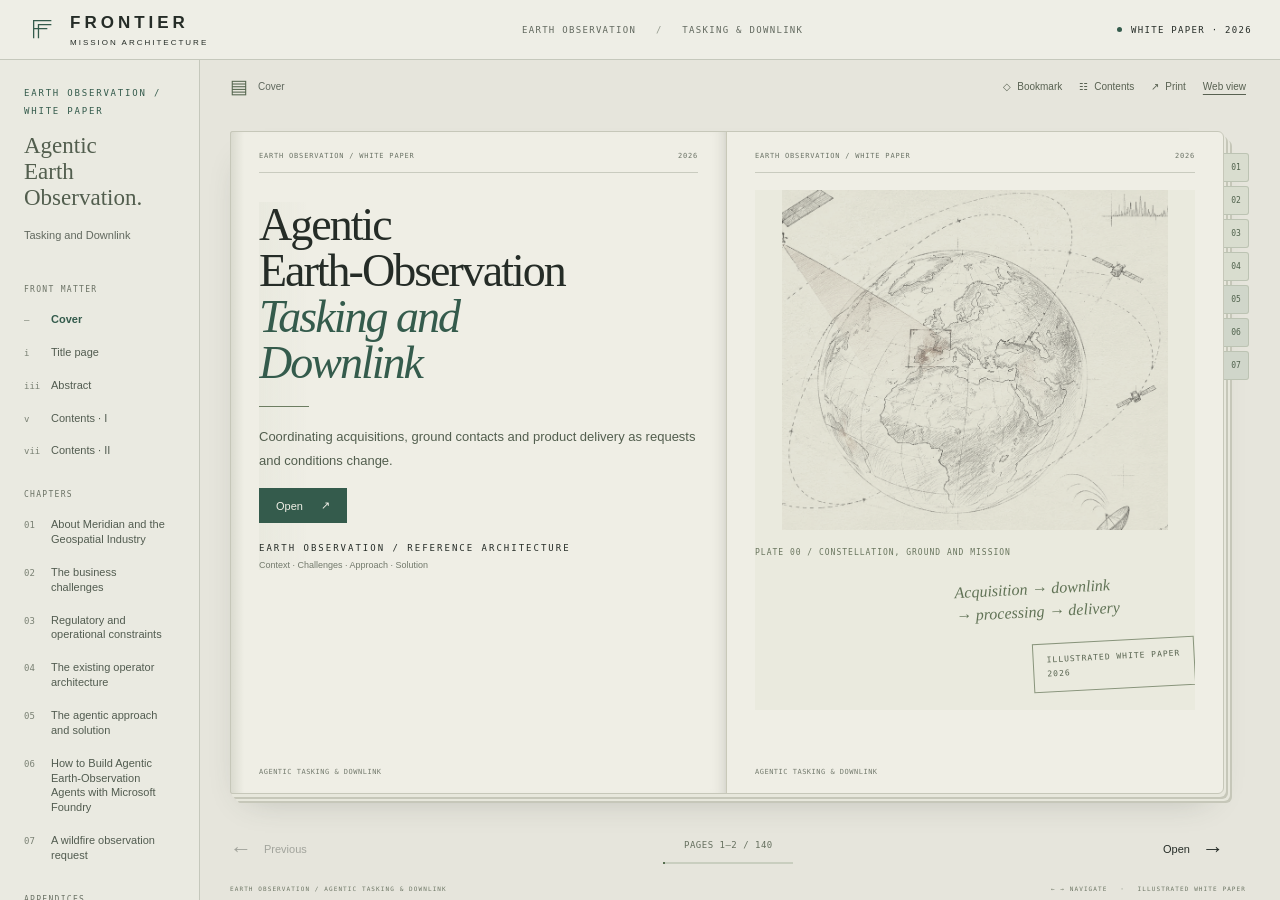
==== book.html @ 7f6f9aba "Publish web-first Frontier Earth-observation white paper Co-authored-by: Copilot App <223556219+Copi" ====
<!doctype html>
<html lang="en">
  <head>
    <meta charset="UTF-8">
    <meta name="viewport" content="width=device-width, initial-scale=1">
    <meta name="theme-color" content="#efeee5">
    <meta name="description" content="Agentic Earth-Observation Tasking and Downlink. An illustrated white paper on Earth observation, operational challenges and an agentic architecture connecting mission and enterprise systems.">
    <title>Agentic Earth-Observation Tasking and Downlink</title>
    <link rel="icon" href="data:image/svg+xml,%3Csvg xmlns='http://www.w3.org/2000/svg' viewBox='0 0 64 64'%3E%3Crect width='64' height='64' rx='8' fill='%23345b4c'/%3E%3Cpath d='M18 46V18h28M18 30h22' fill='none' stroke='%23efeee5' stroke-width='3'/%3E%3C/svg%3E">
    <link rel="stylesheet" href="./styles.css">
    <script type="module" src="./reader.js"></script>
  </head>
  <body>
    <a class="skip-link" href="#book">Skip to content</a>
    <header class="masthead">
      <a href="#cover" class="brand" aria-label="Frontier — cover">
        <svg viewBox="0 0 36 36" aria-hidden="true"><path d="M7 29V7h22M7 17h17M13 29V12h16"/></svg>
        <span>FRONTIER<span class="brand-caption">MISSION ARCHITECTURE</span></span>
      </a>
      <div class="masthead-center">EARTH OBSERVATION <span>/</span> TASKING & DOWNLINK</div>
      <span class="edition"><span class="status-dot"></span> WHITE PAPER · 2026</span>
    </header>
    <div class="workspace">
      <aside class="sidebar" aria-label="Contents navigation">
        <div class="sidebar-intro"><span class="eyebrow">EARTH OBSERVATION / WHITE PAPER</span><p>Agentic<br>Earth Observation.</p><span class="small-muted">Tasking and Downlink</span><a id="saved-page" class="saved-page" hidden></a></div>
        <nav id="navigation"></nav>
        <div class="sidebar-bottom"><span class="small-cross">+</span><span>CONTEXT · CHALLENGES<br>APPROACH · SOLUTION</span></div>
      </aside>
      <main class="reader" id="reader">
        <div class="reader-toolbar">
          <div class="breadcrumb"><span class="tiny-book" aria-hidden="true">▤</span><span id="breadcrumb">Cover</span></div>
          <div class="reader-tools">
            <button type="button" class="tool-button" id="bookmark" aria-pressed="false" aria-label="Bookmark this spread">◇ <span>Bookmark</span></button>
            <button type="button" class="tool-button" id="contents-button"><span aria-hidden="true">☷</span> Contents</button>
            <button type="button" class="tool-button" id="print-button"><span aria-hidden="true">↗</span> Print</button>
            <a class="tool-button" id="web-view" href="./">Web view</a>
          </div>
        </div>
        <div id="storage-notice" class="notice" role="status" hidden></div>
        <div class="book-stage">
          <div class="book-shell">
            <article id="book" class="book" tabindex="-1" aria-label="Agentic Earth-Observation Tasking and Downlink"></article>
            <nav id="chapter-tabs" class="chapter-tabs" aria-label="Chapter tabs"></nav>
          </div>
        </div>
        <footer class="reader-footer">
          <button type="button" class="page-turn" id="previous" aria-keyshortcuts="ArrowLeft"><span aria-hidden="true">←</span> <span>Previous</span></button>
          <div class="reading-position"><span id="position">COVER</span><div class="progress-track"><div id="progress"></div></div></div>
          <button type="button" class="page-turn" id="next" aria-keyshortcuts="ArrowRight"><span id="next-label">Open</span> <span aria-hidden="true">→</span></button>
        </footer>
        <div class="desk-caption"><span>EARTH OBSERVATION / AGENTIC TASKING & DOWNLINK</span><span>← → NAVIGATE <span class="caption-separator">·</span> ILLUSTRATED WHITE PAPER</span></div>
      </main>
    </div>
    <dialog id="definition-dialog" class="definition-dialog" aria-label="Term definition">
      <div id="definition-content"></div>
      <button type="button" id="close-definition" class="text-button">Return to text <span aria-hidden="true">↩</span></button>
    </dialog>
    <p id="announcement" class="sr-only" aria-live="polite"></p>
    <noscript><p class="notice">Enable JavaScript to read the white paper.</p></noscript>
  </body>
</html>
---- styles.css ----
@charset "UTF-8";
@import url('./tokens.css');
*{box-sizing:border-box}
body{margin:0}
button,a{-webkit-tap-highlight-color:transparent}
button{font:inherit;color:inherit;cursor:pointer}
a{color:inherit;text-underline-offset:4px}
button:focus-visible,a:focus-visible,summary:focus-visible{outline:2px solid var(--green);outline-offset:5px}
button:disabled{opacity:.35;cursor:default}
button{background:none;border:0}
[hidden]{display:none!important}
.sr-only{position:absolute;width:1px;height:1px;padding:0;overflow:hidden;clip:rect(0,0,0,0);white-space:nowrap;border:0}
.skip-link{position:fixed;top:12px;left:20px;z-index:20;background:var(--ink);color:var(--paper);clip-path:inset(50%);width:1px;height:1px;overflow:hidden;white-space:nowrap}
.skip-link:focus{clip-path:none;width:auto;height:auto;padding:12px}
code{overflow-wrap:anywhere}
.masthead{height:88px;padding:0 40px;display:flex;align-items:center;justify-content:space-between;border-bottom:1px solid #c5c8bc;background:#eeeee6;gap:24px}
.brand{display:flex;align-items:center;gap:13px;font-size:20px;letter-spacing:4px;text-decoration:none;font-weight:600;flex-shrink:0}
.brand svg{width:35px;height:35px;stroke:var(--green);stroke-width:1.6;fill:none}
.brand-caption{display:block;font:8px "Segoe UI",sans-serif;letter-spacing:2px;margin-top:5px}
.masthead-center,.edition{font:9px Consolas,monospace;letter-spacing:1.3px}
.masthead-center{color:var(--muted)}
.masthead-center span{margin:0 13px;color:#92988b}
.edition{display:flex;gap:9px;align-items:center;white-space:nowrap}
.status-dot{height:5px;width:5px;background:var(--green);border-radius:50%}
.workspace{display:grid;grid-template-columns:230px minmax(0,1fr);min-height:calc(100vh - 88px)}
.sidebar{padding:42px 25px 22px 32px;border-right:1px solid #c5c8bc;display:flex;flex-direction:column;background:#eaeae1}
.eyebrow{font:9px Consolas,monospace;letter-spacing:1.8px;color:var(--green);text-transform:uppercase}
.sidebar-intro p{font:27px/1.12 var(--serif);margin:15px 0}
.small-muted{font-size:11px;line-height:1.8;color:var(--muted)}
#navigation{margin-top:33px}
.nav-group{display:block;font:8px Consolas,monospace;letter-spacing:1.3px;color:#6b7265;margin:23px 0 9px}
.nav-link{display:flex;gap:10px;align-items:baseline;text-decoration:none;font-size:11px;line-height:1.35;padding:9px 9px 9px 0;position:relative;color:#525c50}
.nav-link .nav-number{font:9px Consolas,monospace;min-width:17px;color:#7a8174}
.nav-link[aria-current="page"],.nav-link.active-chapter{color:var(--green);font-weight:600}
.nav-link[aria-current="page"]::before{content:"";position:absolute;left:-32px;top:7px;bottom:7px;width:3px;background:var(--green)}
.nav-link:hover{color:var(--green);text-decoration:underline;text-decoration-thickness:1px;text-underline-offset:4px}
.nav-link.saved::after{content:"";width:4px;height:4px;background:var(--green);border-radius:50%;margin-left:auto;align-self:center}
.nav-subsections{border-left:1px solid #bec8b0;margin:3px 0 15px 7px;padding-left:13px}
.nav-subsections a{display:flex;gap:7px;text-decoration:none;font-size:10px;line-height:1.55;color:#66715d;padding:7px 0}
.nav-subsections a span{font:8px/1.8 Consolas,monospace;min-width:21px;color:#7a866f}
.nav-subsections a[aria-current="location"]{color:var(--green);text-decoration:underline;text-underline-offset:3px}
.saved-page{display:block;font:9px/1.8 Consolas,monospace;margin-top:12px;color:var(--green)}
.sidebar-bottom{margin-top:auto;padding-top:30px;display:flex;align-items:center;gap:12px;font:8px/1.8 Consolas,monospace;letter-spacing:1px;color:#646d5d}
.small-cross{font-size:28px;font-weight:200;color:#89937d}
.reader{min-width:0;padding:0 50px 20px}
.reader-toolbar{height:77px;display:flex;align-items:center;justify-content:space-between;gap:16px}
.breadcrumb{font-size:10px;display:flex;gap:10px;align-items:center;color:#60685e}
.tiny-book{font-size:19px;color:#55664f}
.reader-tools{display:flex;gap:17px}
.tool-button{font-size:10px;display:flex;gap:6px;align-items:center;padding:8px 0;color:#586151}
.tool-button:hover{color:var(--green)}
.tool-button[aria-pressed="true"]{font-weight:700;color:var(--green)}
.book-stage{position:relative;margin-right:22px}
.book{position:relative;min-height:650px;background:var(--paper);border:1px solid #c6c7b9;border-radius:2px 6px 6px 2px;box-shadow:2px 3px 0 #e7e7dc,4px 5px 0 #c6c7b9,6px 7px 0 #e7e7dc,8px 9px 0 #c6c7b9,0 18px 34px -18px #3a423e55;isolation:isolate}
.book:focus{outline:none}
.book::before{content:"";position:absolute;inset:0 auto 0 0;width:13px;background:linear-gradient(90deg,#69715a28,transparent);z-index:2;pointer-events:none}
.spread{display:grid;grid-template-columns:1fr 1fr;min-height:650px}
.leaf{position:relative;padding:35px 40px 49px;min-width:0;display:flex;flex-direction:column}
.leaf:first-child{border-right:1px solid #c9c9b9;box-shadow:inset -12px 0 18px -18px #30352d77}
.leaf:last-child{box-shadow:inset 12px 0 18px -18px #30352d66}
.leaf-header{display:flex;justify-content:space-between;gap:10px;align-items:baseline;padding-bottom:15px;border-bottom:1px solid var(--line);font:8px Consolas,monospace;letter-spacing:1.3px;color:#6b7366;text-transform:uppercase}
.leaf-footer{position:absolute;bottom:22px;left:40px;right:40px;display:flex;justify-content:space-between;font:8px Consolas,monospace;letter-spacing:1px;color:#747b6e}
.chapter-tabs{position:absolute;left:100%;top:48px;display:flex;flex-direction:column;gap:6px;width:29px;z-index:3}
.chapter-tab{display:block;text-decoration:none;padding:12px 0;text-align:center;border:1px solid #bcc3b3;border-left:0;border-radius:0 3px 3px 0;background:#d9ddcf;font:9px Consolas,monospace;color:#4f614c;transition:padding .15s,background .15s}
.chapter-tab:nth-child(n+5){background:#d0d6ca}
.chapter-tab[aria-current]{background:var(--green);color:#f6f5ee;padding:17px 0}
.reader-footer{margin:26px 22px 0 0;display:flex;justify-content:space-between;align-items:center;gap:20px}
.page-turn{display:flex;align-items:center;gap:12px;font-size:11px;padding:10px 0}
.page-turn:not(:disabled):hover{color:var(--green)}
.page-turn>span[aria-hidden]{font-size:22px}
.reading-position{min-width:150px;text-align:center}
.reading-position>span{font:8px Consolas,monospace;letter-spacing:1.5px;color:#66705f}
.progress-track{height:2px;background:#c9cebf;margin-top:10px;width:130px;margin-inline:auto}
#progress{height:100%;background:#576e50;transition:width .2s}
.desk-caption{margin-top:23px;display:flex;justify-content:space-between;gap:12px;font:7px Consolas,monospace;letter-spacing:1.1px;color:#6e7766}
.caption-separator{padding:0 8px}
.cover .leaf{padding-top:28px}
.cover-left{background:linear-gradient(90deg,#d9ddce45,transparent 11%)}
.cover h1{font:clamp(40px,4.4vw,66px)/.99 var(--serif);letter-spacing:-2.7px;font-weight:400;margin:38px 0 24px}
.cover h1 em{font-weight:400;color:var(--green)}
.cover .subtitle{font:17px/1.55 var(--serif);max-width:290px;margin:0;color:#525d4f}
.cover-rule{height:1px;width:50px;background:#6c7d61;margin:28px 0 20px}
.cover .description{font-size:11px;line-height:1.85;max-width:260px;color:#64705d;margin:0}
.cover-identity{margin-top:auto;padding-top:26px}
.cover-identity strong{display:block;font:9px Consolas,monospace;letter-spacing:2px}
.cover-identity span{display:block;font-size:9px;color:#72796b;margin-top:7px}
.cover-right{overflow:hidden;background:#eaeade}
.cover-right .leaf-header{position:relative;z-index:2}
.cover-art{width:calc(100% + 80px);margin:26px -40px 0;height:450px;object-fit:cover;mix-blend-mode:multiply;filter:grayscale(.8);opacity:.88}
.figure-index{font:8px Consolas,monospace;letter-spacing:1px;color:#69755e;margin-top:14px}
.hand-note{font:italic 17px/1.45 var(--serif);color:#617356;max-width:240px;transform:rotate(-3deg);margin:10px 0 22px auto}
.cover-label{align-self:flex-end;border:1px solid #88947b;padding:9px 13px;margin:8px 0 22px;font:8px/1.8 Consolas,monospace;letter-spacing:1px;transform:rotate(-3deg);color:#57634f}
h2{font:43px/1.08 var(--serif);font-weight:400;letter-spacing:-1.3px;margin:30px 0 22px}
h2 em{color:var(--green);font-weight:400}
h3{font:21px/1.2 var(--serif);font-weight:400;margin:22px 0 10px}
p{font-size:12px;line-height:1.85;color:#525e4e;margin:0 0 15px}
.lead{font:19px/1.5 var(--serif);color:#394735;margin-bottom:24px}
.section-label{font:9px Consolas,monospace;letter-spacing:1.5px;color:var(--green);text-transform:uppercase;margin-top:30px}
.chapter-number{font:90px/.9 var(--serif);color:#b4bdab;margin-top:30px;letter-spacing:-5px}
.annotation{border-left:2px solid #8e9e81;padding:2px 0 2px 15px;margin:20px 0;font:italic 16px/1.5 var(--serif);color:#607255}
.annotation small{display:block;font:8px Consolas,monospace;letter-spacing:1px;margin-top:10px;text-transform:uppercase}
.ink-button{display:inline-flex;gap:18px;align-items:center;text-decoration:none;background:var(--green);color:#f2f1e8;padding:13px 18px;font-size:11px;width:fit-content;margin-top:16px;border:1px solid var(--green)}
.ink-button:hover{background:#264839}
.text-button{display:inline-flex;align-items:center;gap:15px;text-decoration:none;border-bottom:1px solid #7e8d70;padding:9px 0;font-size:11px;color:var(--green);width:fit-content}
.editorial-image{display:block;width:100%;height:220px;object-fit:cover;mix-blend-mode:multiply;filter:grayscale(.8);margin:25px 0 0}
figure{margin:0}
figcaption{font:8px/1.7 Consolas,monospace;letter-spacing:.3px;color:#697660;margin:10px 0 18px}
.full-art{height:315px;margin-top:30px}
.specimen{font:9px Consolas,monospace;color:#6d7665;padding:12px 0;border-top:1px solid var(--line);margin-top:auto}
.toc-heading{margin-top:25px;margin-bottom:5px}
.toc-list{margin-top:18px}
.toc-entry{display:grid;grid-template-columns:24px auto 1fr 25px;align-items:baseline;gap:9px;text-decoration:none;padding:14px 0;border-bottom:1px solid #d5d7ca}
.toc-entry:hover .toc-title{color:var(--green)}
.toc-num,.toc-page{font:9px Consolas,monospace;color:#6e7c63}
.toc-title{font:17px var(--serif)}
.toc-dots{border-bottom:1px dotted #b1b8a5;margin-bottom:4px}
.toc-entry small{grid-column:2 / -1;font-size:9px;line-height:1.7;color:#727b69}
.toc-note{font:italic 13px/1.6 var(--serif);color:#75806b;margin-top:23px}
.toc-chapter{margin:18px 0 20px}
.toc-chapter .toc-entry{padding:10px 0;border-bottom:1px solid #bcc5af}
.toc-chapter .toc-title{font-size:20px;line-height:1.25}
.toc-chapter .toc-entry{grid-template-columns:24px minmax(0,auto) minmax(10px,1fr) 22px;gap:8px}
.toc-sections{list-style:none;padding:0;margin:9px 0}
.toc-sections a{display:grid;grid-template-columns:25px minmax(0,1fr) 22px;gap:8px;text-decoration:none;padding:8px 0;font-size:11px;line-height:1.55;color:#53634b}
.toc-sections a:hover{text-decoration:underline;text-underline-offset:3px}
.toc-section-number,.toc-section-folio{font:8px/2 Consolas,monospace;color:#718065}
.toc-section-folio{text-align:right}
.chapter-local{border-top:1px solid #bdc8af;margin-top:24px;padding-top:10px}
.chapter-local a{display:block;text-decoration:none;padding:7px 0;font-size:10px;line-height:1.6;color:#67765b}
.chapter-local a span{font:8px Consolas,monospace;margin-right:8px}
.chapter-local a[aria-current="page"]{color:var(--green);text-decoration:underline;text-underline-offset:4px}
.metric-strip{display:grid;grid-template-columns:repeat(3,minmax(0,1fr));gap:12px;border-block:1px solid #bdc8af;padding:20px 0;margin:24px 0}
.metric-strip strong{display:block;font:27px/1.2 var(--serif);color:#36573b;overflow-wrap:anywhere}
.metric-strip span{display:block;font:8px/1.65 Consolas,monospace;color:#65755a;margin-top:8px}
.agent-card{border-top:1px solid #bdc8af;padding:16px 0 8px}
.agent-card-top{display:flex;justify-content:space-between;font:8px/1.8 Consolas,monospace;letter-spacing:1px;color:#657b55}
.agent-card h3{margin-top:10px}
.agent-card p{font-size:11px}
.agent-card .agent-boundary{border-left:1px solid #94a783;padding-left:12px;color:#68775d;font-size:10px}
.process-list{list-style:none;counter-reset:process;padding:0;margin:25px 0}
.process-list li{counter-increment:process;position:relative;padding:13px 0 14px 30px;border-bottom:1px solid #ccd3c0}
.process-list li::before{content:counter(process,decimal-leading-zero);position:absolute;left:0;top:15px;font:9px Consolas,monospace;color:#6b8359}
.process-list strong{display:block;font:17px/1.4 var(--serif);font-weight:400}
.process-list span{display:block;font-size:11px;line-height:1.8;color:#5e6f53;margin-top:5px}
.system-detail{margin-top:17px}
.matrix caption{font:10px/1.7 Consolas,monospace;text-align:left;color:#526b45;padding:10px 0}
.matrix td{overflow-wrap:anywhere}
.reference-link{font:9px Consolas,monospace;text-decoration:none;color:var(--green)}
.load-error{padding:50px}
.chapter-topline{display:flex;justify-content:space-between;margin-top:25px;gap:15px;font:8px Consolas,monospace;letter-spacing:1px;color:#7a836f}
.concept-list{margin:6px 0 0}
.concept-list>div{padding:13px 0;border-bottom:1px solid #d5d7ca}
.concept-list dt{font:17px var(--serif);margin-bottom:5px}
.concept-list dd{margin:0;font-size:11px;line-height:1.7;color:#66705c}
.interaction-label{font:8px/1.7 Consolas,monospace;letter-spacing:1px;color:#68775d;text-transform:uppercase;margin:23px 0 12px}
.chain{display:grid;grid-template-columns:repeat(3,1fr);gap:8px;margin-bottom:15px}
.chain button{border:1px solid #c0c9b4;text-align:left;padding:13px 9px;font-size:10px;min-height:61px;background:#e9ecdf}
.chain button span{display:block;font:8px Consolas,monospace;color:#73826a;margin-bottom:8px}
.chain button[aria-pressed="true"]{background:var(--green);color:var(--paper);border-color:var(--green)}
.chain button[aria-pressed="true"] span{color:#c1d0b9}
.detail-panel{padding:17px 19px;background:#e4e8d9;border:1px solid #c6cfba;min-height:120px}
.detail-panel h3{margin:0 0 8px;font-size:20px}
.detail-panel p{font-size:11px;margin:0}
.note-foot{font-size:9px;line-height:1.8;color:#6c7760;margin-top:15px}
.narrative .leaf>p:not(.note-foot){font:16px/1.8 var(--serif);color:#43513f;margin-bottom:19px}
.narrative .leaf>.lead{font-size:20px;line-height:1.55;margin-bottom:25px}
.definition-mark{font:10px/0 Consolas,monospace;vertical-align:super;white-space:nowrap;margin-left:2px}
.inline-definition{padding:3px 4px;color:var(--green);font:inherit;border-bottom:1px solid #9cad8c}
.inline-definition:hover,.inline-definition[aria-expanded="true"]{background:#dce4d1}
.definition-note{margin:8px 0 20px;padding:14px 0;border-block:1px solid #b9c5ad;scroll-margin-block:25px}
.definition-note:focus-visible{outline:2px solid var(--green);outline-offset:5px}
.definition-note-heading{display:flex;align-items:baseline;gap:12px;margin-bottom:8px;color:var(--green)}
.definition-note-heading>span{font:10px Consolas,monospace}
.definition-note-heading strong{font:17px var(--serif)}
.definition-note p{font-size:12px;margin-bottom:8px}
.definition-note button{padding:5px 0;font-size:10px;color:var(--green);text-decoration:underline;text-underline-offset:3px}
.matrix{width:100%;border-collapse:collapse;font-size:10px;margin-top:18px}
.matrix th{font:8px/1.5 Consolas,monospace;color:#596c4d;text-transform:uppercase;letter-spacing:1px;text-align:left;padding:10px 7px;border-bottom:1px solid #9fae90}
.matrix td{padding:14px 7px;vertical-align:top;line-height:1.7;border-bottom:1px solid #cdd3c1;color:#58674f}
.domain{display:flex;justify-content:space-between;align-items:center;gap:15px;padding:14px 16px;border:1px solid #b9c3aa;margin-top:9px}
.domain strong{font:16px var(--serif);font-weight:400}
.domain span{font:8px/1.7 Consolas,monospace;text-align:right;color:#66775a}
.domain-boundary{border-top:1px dashed #7f9471;margin:18px 0 13px;padding-top:8px;font:8px Consolas,monospace;letter-spacing:1px;color:#67805a}
.gateway{border:1px solid #91a380;background:#e1e6d5;text-align:center;padding:18px 10px;margin:16px 0}
.gateway .eyebrow{font-size:8px}
.gateway strong{display:block;font:22px var(--serif);margin:8px 0}
.gateway p{font-size:10px;margin:0}
.system-buttons{display:grid;grid-template-columns:repeat(3,1fr);gap:8px}
.system-buttons button{padding:13px 5px;border:1px solid #bcc7ad;font-size:10px;line-height:1.7}
.system-buttons button[aria-pressed="true"]{background:var(--green);color:var(--paper);border-color:var(--green)}
.system-buttons small{font:8px Consolas,monospace;display:block}
.system-link{height:16px;border-left:1px dashed #8ca17c;width:1px;margin:auto}
.scenario-choices{display:grid;gap:9px;margin:20px 0}
.scenario-choices button{padding:13px;text-align:left;border:1px solid #b5c3a7;font-size:11px}
.scenario-choices button:hover,.scenario-choices button[aria-pressed="true"]{background:#dee5d2;border-color:#789365}
.scenario-choices button strong{font:16px var(--serif);display:block;margin-bottom:6px}
.scenario-choices button span{font-size:10px;line-height:1.6;color:#67765c}
.scenario-choices button[aria-pressed="true"]::before{content:"✓";float:right;color:var(--green)}
.scenario-badge{display:inline-block;font:8px Consolas,monospace;letter-spacing:1px;color:#8a5539;border:1px solid #c7a186;padding:7px 9px;margin-top:24px}
.scenario-result{padding:17px;background:#e2e8d7;border:1px solid #aebf9a}
.scenario-result p{font-size:11px;margin:0}
.scenario-result .eyebrow{display:block;margin-bottom:9px}
.definition-search{width:100%;padding:12px 0;border:0;border-bottom:1px solid #9dad8e;background:none;font:12px "Segoe UI",sans-serif;color:var(--ink);border-radius:0;margin:6px 0 12px}
.definition-search:focus{outline:2px solid var(--green);outline-offset:3px}
.bibliography{padding-left:17px;font-size:11px;line-height:1.85;color:#5d6b54}
.bibliography li{margin-bottom:14px;padding-left:4px}
.bibliography a{color:var(--green)}
.colophon{margin-top:25px;border-top:1px solid var(--line)}
.colophon div{display:grid;grid-template-columns:90px 1fr;gap:15px;font-size:10px;line-height:1.8;padding:12px 0;border-bottom:1px solid var(--line)}
.colophon dt{font:8px/1.8 Consolas,monospace;color:#718065;text-transform:uppercase}
.colophon dd{margin:0;color:#53634b}
.end-mark{font:40px var(--serif);color:#7c8f6c;margin:25px 0}
.back-cover{background:#e2e7d8}
.back-cover h2{margin-top:70px;font-size:45px}
.back-cover .lead{max-width:320px}
.back-cover .figure-index{margin-top:auto}
.notice{font-size:11px;line-height:1.7;padding:12px 16px;border:1px solid #bba37d;background:#f0e9d8;color:#705336;margin-bottom:16px}
.image-failure{font-size:11px;line-height:1.7;color:#8a5539;padding:16px;border:1px solid #c7a186}
.page-enter{animation:page-appear .28s ease-out}
@keyframes page-appear{from{opacity:.55;transform:translateY(3px)}to{opacity:1;transform:translateY(0)}}
@media(min-width:1600px){.reader{padding-inline:70px;max-width:1550px;width:100%;margin-inline:auto}.book,.spread{min-height:750px}.cover h1{font-size:72px;margin-top:55px}.cover-art{height:520px}.leaf{padding-inline:50px}.leaf-footer{left:50px;right:50px}.cover-art{width:calc(100% + 100px);margin-inline:-50px}.editorial-image{height:260px}.full-art{height:370px}p{font-size:13px}}
@media(max-width:1190px){.masthead{padding-inline:25px}.masthead-center{display:none}.workspace{grid-template-columns:195px minmax(0,1fr)}.sidebar{padding-left:24px;padding-right:17px}.nav-link[aria-current="page"]::before{left:-24px}.reader{padding-inline:28px}.leaf{padding-inline:28px}.leaf-footer{left:28px;right:28px}.cover-art{width:calc(100% + 56px);margin-inline:-28px}.cover h1{font-size:46px;letter-spacing:-2px}.cover .subtitle{font-size:16px}.reader-tools{gap:12px}.tool-button{font-size:9px}.toc-title{font-size:15px}.toc-entry{gap:6px}.cover-art{height:420px}.hand-note{font-size:15px}.toc-chapter .toc-title{font-size:18px}}
@media(max-width:940px){.workspace{grid-template-columns:1fr}.sidebar{display:none}.reader{padding-inline:35px}.masthead{height:73px}.reader-toolbar{height:66px}.book,.spread{min-height:640px}.cover h1{font-size:clamp(29px,5.2vw,48px)}.leaf{padding-inline:30px}.leaf-footer{left:30px;right:30px}.cover-art{width:calc(100% + 60px);margin-inline:-30px}.desk-caption{font-size:7px}.book-stage{margin-right:23px}.breadcrumb{max-width:55%;font-size:9px}.metric-strip{gap:8px}.metric-strip strong{font-size:23px}.domain{flex-wrap:wrap}.domain span{text-align:left}.system-buttons{grid-template-columns:1fr}.system-buttons button{padding:8px}.system-buttons small{display:inline;margin-left:10px}.toc-chapter .toc-title{font-size:18px}}
@media(max-width:620px){.masthead{padding:0 18px;height:70px}.brand{font-size:16px;letter-spacing:3px;gap:9px}.brand svg{width:29px;height:29px}.brand-caption{font-size:6px;letter-spacing:1.5px}.edition{font-size:7px;letter-spacing:.3px;gap:5px}.reader{padding:0 18px 20px}.reader-toolbar{min-height:66px;height:auto;padding-block:12px;gap:8px}.breadcrumb{font-size:9px;gap:7px;max-width:60%;line-height:1.5}.reader-tools{gap:13px}.tool-button{font-size:9px}#bookmark span{display:none}#print-button{display:none}.book-stage{margin-right:20px}.spread{grid-template-columns:1fr;min-height:0}.leaf{padding:25px 24px 54px;min-height:510px}.leaf:first-child{border-right:0;border-bottom:1px solid #c9c9b9;box-shadow:none}.leaf:last-child{box-shadow:none}.leaf-header{font-size:7px;letter-spacing:1px}.leaf-footer{left:24px;right:24px;font-size:7px;gap:12px}.cover h1{font-size:44px;margin-top:38px}.cover .subtitle{font-size:18px}.cover .description{max-width:100%}.cover-left{min-height:590px}.cover-right{min-height:490px}.cover-art{width:calc(100% + 48px);margin-inline:-24px;height:360px;margin-top:5px}.cover-label{font-size:7px}.cover-right .hand-note{margin-top:0;font-size:16px}.chapter-tabs{top:30px;width:24px;gap:5px}.chapter-tab{padding:11px 0;font-size:8px}.chapter-tab[aria-current]{padding:15px 0}.reader-footer{gap:10px;margin-top:20px;margin-right:20px}.page-turn{font-size:10px;gap:7px}.page-turn>span[aria-hidden]{font-size:18px}.reading-position{min-width:68px}.reading-position>span{font-size:7px;letter-spacing:.4px}.progress-track{width:55px}.desk-caption{font-size:6px;line-height:1.8;gap:20px}.desk-caption span:last-child{text-align:right}.caption-separator{padding:0 3px}.chapter-number{font-size:72px}h2{font-size:36px}.full-art{height:250px}.toc-title{font-size:17px}.toc-entry{padding:15px 0}.back-cover h2{font-size:37px}.book{min-height:0}.cover-identity{padding-top:25px}.toc-sections a{font-size:11px}.matrix{font-size:10px}.metric-strip strong{font-size:24px}.chapter-local{margin-top:20px}}
@media(min-width:621px) and (max-width:800px){.spread{grid-template-columns:1fr;min-height:0}.leaf{min-height:550px}.leaf:first-child{border-right:0;border-bottom:1px solid #c9c9b9;box-shadow:none}.leaf:last-child{box-shadow:none}.cover h1{font-size:58px}.cover-left{min-height:660px}.cover-right{min-height:620px}.cover-art{height:470px}.system-buttons{grid-template-columns:repeat(3,minmax(0,1fr))}.system-buttons small{display:block;margin-left:0}}
@media(max-width:380px){.masthead{padding-inline:13px;gap:12px}.brand{font-size:14px;letter-spacing:2px}.brand svg{width:25px;height:25px}.edition{font-size:6px;letter-spacing:0}.cover h1{font-size:37px}.leaf h2{font-size:32px;overflow-wrap:break-word}.leaf-footer{font-size:6px;letter-spacing:.5px}.metric-strip strong{font-size:21px}}
@media(prefers-reduced-motion:reduce){*,*::before,*::after{animation:none!important;transition:none!important;scroll-behavior:auto!important}}
@media print{@page{size:A4 landscape;margin:12mm}body{background:white}.masthead,.sidebar,.reader-toolbar,.reader-footer,.desk-caption,.chapter-tabs,.skip-link,.notice{display:none}.workspace{display:block}.reader{padding:0}.book-stage{margin:0}.book{border:0;box-shadow:none;background:white}.book::before{display:none}.spread{grid-template-columns:1fr 1fr;min-height:170mm}.leaf{min-height:170mm;break-inside:avoid;padding:8mm 10mm 15mm}.leaf-header{font-size:8px}.leaf-footer{left:10mm;right:10mm}.cover h1{font-size:55px}.cover-art{height:130mm;width:calc(100% + 20mm);margin-inline:-10mm}button:not(.inline-definition),.ink-button,.text-button{display:none}.chain button,.system-buttons button,.scenario-choices button{display:block}.interaction-label{margin-top:12px}.image-failure{display:block}.definition-note[hidden]{display:block!important}.definition-note{break-inside:avoid}.definition-note button{display:none}}

.definition-dialog{width:min(440px,calc(100vw - 40px));max-height:calc(100dvh - 60px);overflow:auto;border:1px solid #aebc9e;padding:26px;background:var(--paper);color:var(--ink);box-shadow:0 20px 70px #252c2740}
.definition-dialog::backdrop{background:#252c2759;backdrop-filter:blur(2px)}
.definition-dialog p{font:16px/1.7 var(--serif)}
.definition-dialog .definition-note-heading strong{font-size:23px}
.pagination-probe{position:absolute;inset:0;visibility:hidden;pointer-events:none;z-index:-1}

@media screen{
  html,body{height:100%;overflow:hidden}
  #announcement{top:0;left:0;margin:0}
  .masthead{height:60px;padding-inline:28px}
  .brand{font-size:17px}
  .brand svg{width:29px;height:29px}
  .workspace{height:calc(100dvh - 60px);min-height:0;grid-template-columns:200px minmax(0,1fr)}
  .sidebar{min-height:0;overflow-y:auto;overscroll-behavior:contain;padding:22px 18px 22px 24px;scrollbar-width:thin}
  .sidebar-intro p{font-size:23px}
  #navigation{margin-top:16px}
  .reader{height:100%;min-height:0;padding:0 34px 0 30px;display:flex;flex-direction:column;max-width:1600px;width:100%;margin-inline:auto}
  .reader-toolbar{height:52px;min-height:52px;padding-block:0;flex-shrink:0}
  .breadcrumb{min-width:0;max-width:62%}
  #breadcrumb{overflow:hidden;text-overflow:ellipsis;white-space:nowrap}
  .reader-tools{flex-shrink:0}
  .book-stage{flex:1;min-height:0;margin-right:22px;margin-bottom:8px;display:grid;place-items:center;container-type:size}
  .book-shell{position:relative;width:min(100cqw,150cqh);height:min(100cqh,66.666667cqw);aspect-ratio:3/2}
  .book,.spread{height:100%;min-height:0}
  .book{perspective:1600px}
  .turning-sheet{position:absolute;inset:0 0 0 50%;z-index:5;pointer-events:none;transform-origin:left center;backface-visibility:hidden;background:linear-gradient(90deg,#c7c9bc,var(--paper) 10%,#f3f2e9 80%,#d1d2c4);box-shadow:-10px 0 25px #252c2725;border-radius:0 5px 5px 0}
  .turning-sheet.turn-back{inset:0 50% 0 0;transform-origin:right center;background:linear-gradient(270deg,#c7c9bc,var(--paper) 10%,#f3f2e9 80%,#d1d2c4);border-radius:3px 0 0 3px}
  .spread{position:relative;display:grid;grid-template-columns:repeat(2,minmax(0,1fr));--columns:2}
  .spread .leaf{height:100%;min-height:0;padding:20px 28px 36px;pointer-events:none}
  .spread .leaf:first-child{border-right:1px solid #c9c9b9;border-bottom:0;box-shadow:inset -12px 0 18px -18px #30352d77}
  .leaf-header{font-size:7px;letter-spacing:.8px;padding-bottom:12px}
  .leaf-footer{bottom:17px;left:28px;right:28px;font-size:7px;letter-spacing:.5px}
  .flow-window{position:absolute;inset:58px 28px 44px;overflow:hidden}
  .page-flow{height:100%;width:100%;column-count:var(--columns);column-gap:56px;column-fill:auto;overflow:visible;transform:translateX(0);overflow-wrap:break-word}
  .page-flow>p,.narrative .page-flow>p:not(.note-foot){font:15px/1.7 var(--serif);color:#43513f;margin:0 0 17px}
  .page-flow>.lead,.narrative .page-flow>.lead{font:18px/1.55 var(--serif);margin-bottom:20px}
  .page-flow h2{font-size:32px;line-height:1.12;margin:18px 0;letter-spacing:-.7px;break-after:avoid}
  .page-flow h3{font-size:20px;break-after:avoid}
  .page-flow .section-label{display:block;margin-top:12px;break-after:avoid}
  .page-flow .chapter-topline{margin-top:0;break-after:avoid}
  .page-flow .chapter-number{font-size:60px;margin-top:20px;break-after:avoid}
  .page-flow p{orphans:3;widows:3}
  .column-start{break-before:column;height:0}
  .page-flow figure,.page-flow .metric-strip,.page-flow .agent-card,.page-flow .domain,.page-flow .gateway,.page-flow .system-buttons,.page-flow .scenario-choices button,.page-flow .concept-list>div,.page-flow .colophon>div,.page-flow .process-list li,.page-flow .toc-entry,.page-flow .toc-sections li,.page-flow .matrix tr{break-inside:avoid}
  .page-flow .editorial-image{height:clamp(90px,22dvh,190px);width:100%;margin:16px 0 0}
  .page-flow .full-art{height:clamp(100px,28dvh,240px)}
  .page-flow .definition-note{display:none!important}
  .page-flow .toc-chapter{margin:10px 0 18px}
  .page-flow .toc-chapter .toc-title{font-size:18px}
  .page-flow .toc-sections a{padding:6px 0}
  .page-flow .system-buttons{grid-template-columns:1fr}
  .page-flow .system-buttons button{padding:7px}
  .page-flow .system-buttons small{display:inline;margin-left:8px}
  .page-flow .detail-panel,.page-flow .scenario-result{break-inside:avoid;max-height:min(240px,36dvh);overflow-y:auto;overscroll-behavior:contain}
  .page-flow .concept-list{margin-top:0}
  .page-flow .matrix{font-size:10px}
  .page-flow .matrix td{padding:9px 5px}
  .page-flow .bibliography li{break-inside:avoid}
  .cover-page{break-before:column}
  .cover-page:first-child{break-before:auto}
  .cover .page-flow h1{font:46px/1 var(--serif);letter-spacing:-2px;margin:12px 0 20px}
  .cover .page-flow .subtitle{font-size:17px}
  .cover .page-flow .cover-rule{margin:18px 0}
  .cover .page-flow p{font-size:13px}
  .cover .page-flow .ink-button{margin-top:0;padding:10px 16px}
  .cover .page-flow .cover-identity{padding-top:20px;margin-top:0;break-inside:avoid}
  .cover .page-flow .cover-art{width:100%;height:clamp(120px,38dvh,340px);object-fit:contain;margin:0}
  .cover .page-flow .cover-label{width:fit-content;margin-left:auto}
  .cover .page-flow .hand-note{font-size:16px;margin:18px 0 18px auto}
  .chapter-tabs{top:22px;gap:4px;width:25px;max-height:calc(100% - 35px)}
  .chapter-tab{padding:9px 0;font-size:8px}
  .chapter-tab[aria-current]{padding:12px 0}
  .reader-footer{height:56px;flex-shrink:0;margin:0 22px 0 0;gap:12px}
  .page-turn{min-height:44px;min-width:74px;padding-block:6px}
  .page-turn:last-child{justify-content:flex-end}
  .reading-position{min-width:100px}
  .reading-position>span{letter-spacing:.5px;font-size:9px}
  .desk-caption{height:23px;flex-shrink:0;margin-top:0;align-items:center;font-size:6px}
  .notice{max-height:70px;overflow:auto;flex-shrink:0;font-size:10px;padding:8px 12px;margin:0 22px 8px 0}
  .page-flow .book-sketch{break-inside:avoid;margin:12px 0 18px}
  .book-sketch img{width:100%;height:clamp(90px,24dvh,200px);object-fit:contain;mix-blend-mode:multiply;mask-image:radial-gradient(ellipse at center,#000 63%,transparent 99%)}
  .book-sketch figcaption{font-size:7px;line-height:1.6;margin:4px 0 0}
  .page-flow .sketch-wide img{height:clamp(95px,23dvh,185px)}
  .page-flow .sketch-corner{float:right;width:38%;margin:0 0 8px 14px;shape-outside:margin-box}
  .page-flow .sketch-corner img{height:clamp(70px,16dvh,125px);object-position:right bottom}
  .sketch-corner figcaption{text-align:right;font-size:6px;letter-spacing:1px}
  .illustration-plate{height:100%;break-before:column;break-after:column;break-inside:avoid;display:flex;flex-direction:column;gap:8px}
  .page-flow .illustration-plate .section-label{font-size:8px;margin:0}
  .page-flow .illustration-plate h2{font-size:28px;line-height:1.08;margin:0 0 4px}
  .plate-art{min-height:0;flex:1;width:100%;object-fit:contain;mix-blend-mode:multiply;mask-image:radial-gradient(ellipse at center,#000 60%,transparent 99%)}
  .process-map{display:grid;grid-template-columns:repeat(2,minmax(0,1fr));gap:10px 12px;list-style:none;padding:0;margin:0}
  .process-map li{display:flex;gap:8px;align-items:baseline;break-inside:avoid;border-top:1px solid #bec8b0;padding-top:7px}
  .process-map-number{font:10px Consolas,monospace;color:var(--green)}
  .process-map strong{display:block;font:16px var(--serif);font-weight:400}
  .process-map div>span{display:block;font:10px/1.5 "Segoe UI",sans-serif;color:var(--muted);margin-top:3px}
  .page-flow .plate-note{font:9px/1.55 "Segoe UI",sans-serif;margin:0;color:var(--muted)}
  .observation-pair{flex:1;min-height:0;display:grid;grid-template-rows:repeat(2,minmax(0,1fr));gap:12px}
  .observation-pair figure{display:grid;grid-template-columns:minmax(0,1.3fr) minmax(0,1fr);gap:12px;min-height:0;align-items:center}
  .observation-image{height:100%;position:relative;overflow:hidden;border:1px solid #afb6a3;background:#252c27}
  .observation-image img{display:block;width:100%;height:100%;object-fit:cover}
  .observation-pair figcaption{margin:0;font:10px/1.5 "Segoe UI",sans-serif}
  .observation-pair figcaption strong{display:block;font:17px/1.2 var(--serif);font-weight:400;margin-bottom:8px;color:var(--ink)}
  .observation-pair figcaption span{display:block}
  .sensor-plate .observation-image{display:block;min-height:0;background:var(--paper)}
  .sensor-plate .observation-image img{object-fit:contain}
  .sensor-plate figcaption>span+span{margin-top:8px}
  .page-flow .sensor-credits{font-size:7px;line-height:1.45}
  .page-flow .application-use{margin:18px 0}
  .page-flow .application-use h3{margin:0 0 4px}
  .application-role{display:block;font:9px/1.5 Consolas,monospace;text-transform:uppercase;color:var(--green);margin-bottom:8px}
  .page-flow .application-use p{font-size:14px;line-height:1.8}
  .page-flow .si-diagram{break-inside:auto;margin:14px 0}
  .si-diagram figcaption{font:9px/1.55 "Segoe UI",sans-serif;margin-top:12px}
  .si-entry{border:1px solid #87937d;padding:12px;break-inside:avoid}
  .si-entry strong,.si-entry span{display:block}
  .si-entry strong{font:16px/1.3 var(--serif)}
  .si-entry span{font:10px/1.5 "Segoe UI",sans-serif;margin-top:5px}
  .si-app-grid{display:grid;grid-template-columns:repeat(2,minmax(0,1fr));gap:10px}
  .si-app-grid .domain{display:block;margin:0;padding:12px 10px}
  .si-app-grid .domain strong,.si-app-grid .domain span{display:block;text-align:left}
  .si-app-grid .domain span{font-size:7px;margin-top:5px}
  .si-diagram .si-exchange{font:9px/1.5 "Segoe UI",sans-serif;text-align:center;margin:10px 0;color:var(--muted)}
  .si-flow{list-style:none;padding:0;margin:0}
  .si-flow li{position:relative;border:1px solid #b9c3aa;padding:5px 9px;margin:0 0 13px;break-inside:avoid}
  .si-flow li:not(:last-child)::after{content:"↓";position:absolute;bottom:-13px;left:50%;font:11px/13px "Segoe UI",sans-serif;color:var(--green)}
  .si-flow strong,.si-flow span{display:block}
  .si-flow strong{font:14px/1.3 var(--serif)}
  .si-flow span{font:10px/1.4 "Segoe UI",sans-serif;margin-top:2px}
  .si-boundary{border:1px dashed #87937d;padding:10px;margin-bottom:8px;box-decoration-break:clone}
  .page-flow .si-boundary h3{font:10px/1.5 Consolas,monospace;margin:0 0 8px}
  .si-boundary .domain{padding:9px 10px}
  .si-boundary .domain strong{font-size:14px}
  .si-boundary .domain span{font-size:7px}
  .si-boundary .si-support{font:9px/1.5 "Segoe UI",sans-serif;margin:8px 0 0}
  .si-control{border-style:solid;border-color:var(--green)}
  .runtime-view .si-boundary{padding:7px;margin-bottom:5px}
  .runtime-view .si-boundary h3{margin-bottom:5px}
  .runtime-view .domain{padding:5px 8px;margin-top:5px;gap:8px}
  .runtime-view .domain strong{font-size:13px}
  .runtime-view .domain span{line-height:1.4}
  .runtime-view .si-exchange{margin:6px 0}
  .runtime-view .si-boundary:first-child{display:grid;grid-template-columns:repeat(2,minmax(0,1fr));gap:6px}
  .runtime-view .si-boundary:first-child h3{grid-column:1/-1}
  .runtime-view .si-boundary:first-child .domain{display:block;margin:0}
  .runtime-view .si-boundary:first-child .domain span{display:block;text-align:left;margin-top:3px}
  .aoi-outline{position:absolute;inset:30% 20% 27% 44%;border:1px dashed #f0edc8;box-shadow:0 0 0 1px #252c2740}
  .simulated-cloud{position:absolute;inset:-10%;background:radial-gradient(ellipse at 63% 50%,#f4f4f0 0 24%,#f4f4f0f2 32%,#f4f4f0cc 40%,transparent 56%),radial-gradient(ellipse at 38% 30%,#eeefeb 0 15%,#eeefebcc 27%,transparent 42%),radial-gradient(ellipse at 79% 74%,#f4f4f0 0 16%,#f4f4f0cc 29%,transparent 42%);filter:blur(4px)}
  .explorer-plate{container-type:size}
  .explorer-slot{position:relative;flex-shrink:0;width:min(100%,max(100px,calc(100cqh - 210px)));aspect-ratio:1;margin:0 auto;border:1px solid #87937d;background:#020408;overflow:hidden}
  .explorer-poster{display:block;width:100%;height:100%;object-fit:contain;opacity:.5}
  .explorer-slot iframe{position:absolute;inset:0;width:100%;height:100%;border:0}
  .explorer-placeholder{position:absolute;inset:0;display:flex;flex-direction:column;align-items:center;justify-content:safe center;gap:12px;padding:12px;text-align:center;color:#efeee5;background:#02040855;overflow-y:auto}
  .explorer-placeholder p{font:12px/1.5 "Segoe UI",sans-serif;margin:0}
  .explorer-placeholder p:empty{display:none}
  .explorer-placeholder .ink-button{font-size:11px;padding:9px 12px;margin:0}
  .explorer-slot[data-state="loading"] .explorer-placeholder{z-index:1}
  .explorer-slot[data-state="ready"] .explorer-placeholder{position:absolute;inset:0 auto auto 0;width:1px;height:1px;overflow:hidden;padding:0;clip-path:inset(50%)}
  .explorer-open{display:block;width:fit-content;font:12px/1.5 "Segoe UI",sans-serif;color:var(--green);padding-block:5px;text-underline-offset:4px}
}
@media screen and (max-width:1100px){
  .workspace{grid-template-columns:1fr}
  .sidebar{display:none}
  .masthead-center{display:none}
  .reader{padding-inline:26px}
}
@media screen and (max-width:800px){
  .book-shell{width:min(100cqw,75cqh);height:min(100cqh,133.333333cqw);aspect-ratio:3/4}
  .turning-sheet,.turning-sheet.turn-back{inset:0}
  .spread{grid-template-columns:1fr;--columns:1}
  .spread .leaf:first-child{border-right:0;box-shadow:none}
  .reader{max-width:680px}
  .masthead{height:50px;padding-inline:18px}
  .workspace{height:calc(100dvh - 50px)}
  .reader-toolbar{height:48px;min-height:48px}
  .reader-tools{gap:13px}
  #bookmark span,#print-button{display:none}
  .reader .spread .leaf{padding-inline:24px}
  .flow-window{inset:51px 24px 40px}
  .page-flow{column-gap:48px}
  .leaf-footer{left:24px;right:24px}
  .page-flow h2{font-size:30px}
  .page-flow .chapter-number{font-size:50px;margin-top:14px}
  .chapter-tabs{width:21px}
  .chapter-tab{padding:8px 0}
  .chapter-tab[aria-current]{padding:10px 0}
  .desk-caption span:last-child{display:none}
}
@media screen and (max-width:420px){
  .reader{padding:0 20px 0 12px}
  .book-stage,.reader-footer{margin-right:16px}
  .breadcrumb{max-width:55%}
  .reader .spread .leaf{padding-inline:20px}
  .flow-window{inset:49px 20px 38px}
  .page-flow{column-gap:40px}
  .page-flow>p,.narrative .page-flow>p:not(.note-foot){font-size:15px}
  .leaf-footer{left:20px;right:20px;font-size:6px}
  .page-flow h2{font-size:28px}
  .cover .page-flow h1{font-size:40px}
  .edition{font-size:6px}
  .reading-position{min-width:88px}
  .progress-track{width:70px}
  .page-turn{font-size:10px;gap:6px;min-width:65px}
}
@media screen and (max-height:600px){
  .page-flow .foundry-matrix,.page-flow .foundry-matrix thead,.page-flow .foundry-matrix tbody,.page-flow .foundry-matrix tr,.page-flow .foundry-matrix th,.page-flow .foundry-matrix td{display:block}
  .page-flow .foundry-matrix tr{padding:5px 0;border-bottom:1px solid #cdd3c1}
  .page-flow .foundry-matrix th,.page-flow .foundry-matrix td{padding:2px 3px;border:0}
  .page-flow .foundry-matrix td:first-child{font-weight:600}
  .page-flow .foundry-bibliography li{break-inside:auto}
  .masthead{height:42px}
  .workspace{height:calc(100dvh - 42px)}
  .reader-toolbar{height:40px;min-height:40px}
  .reader-footer{height:48px}
  .desk-caption{display:none}
  .page-flow .chapter-number{font-size:40px;margin-top:10px}
  .page-flow h2{font-size:26px;margin:12px 0}
  .chapter-tabs{top:10px;gap:2px}
  .chapter-tab{padding:5px 0}
  .chapter-tab[aria-current]{padding:7px 0}
  .illustration-plate{height:auto;display:block;break-inside:auto}
  .page-flow .illustration-plate h2{font-size:19px}
  .page-flow .illustration-plate .section-label{font-size:6px;letter-spacing:.5px}
  .plate-art{display:block;height:70px;margin:6px 0}
  .process-map{display:block}
  .process-map li{gap:5px;padding-top:4px;margin-bottom:6px}
  .process-map strong{font-size:12px}
  .process-map div>span{font-size:8px;line-height:1.2}
  .page-flow .plate-note{font-size:7px;line-height:1.3}
  .observation-pair{display:block}
  .observation-pair figure{display:block;break-inside:avoid;margin-bottom:8px}
  .observation-image{height:70px}
  .observation-pair figcaption{font-size:8px}
  .observation-pair figcaption strong{font-size:12px;margin-bottom:3px}
  .explorer-plate{container-type:normal}
  .explorer-slot{width:100%;break-inside:avoid}
}
@media print{
  .spread{display:block}
  .spread>.leaf{display:none}
  .flow-window{position:static;overflow:visible}
  .page-flow{transform:none!important;column-count:2;column-gap:15mm;height:auto}
  .column-start{break-before:column}
  .definition-dialog,.pagination-probe{display:none}
  .turning-sheet{display:none}
  .book-sketch img,.plate-art{width:100%;max-height:70mm;object-fit:contain}
  .illustration-plate{break-before:page;break-after:page}
  .observation-pair{display:flex;gap:8mm}
  .observation-pair figure{width:50%}
  .observation-image{position:relative}
  .observation-image img{width:100%}
  .aoi-outline{position:absolute;inset:30% 20% 27% 44%;border:1px dashed #f0edc8}
  .simulated-cloud{position:absolute;inset:0;background:radial-gradient(ellipse at 63% 50%,white 0 30%,#fffc 40%,transparent 60%);print-color-adjust:exact}
  .explorer-slot iframe,.explorer-placeholder{display:none}
  .explorer-poster{width:60mm;height:60mm;object-fit:contain}
  .explorer-open::after{content:" (" attr(href) ")";font-size:9px}
}
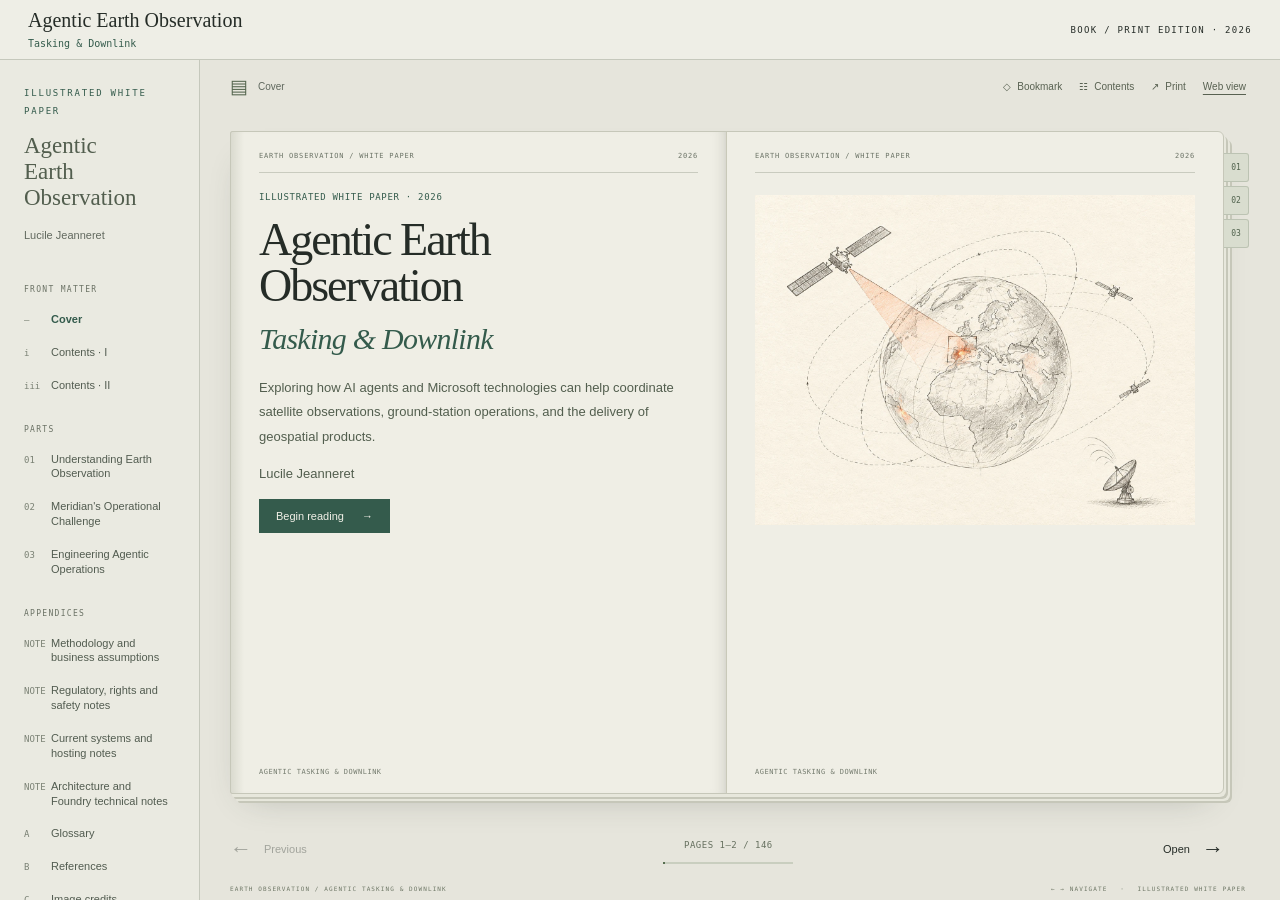
==== commit a6bb7649: "Publish continuous illustrated article and revised editorial opening Integrate the author's exact re" ====
--- a/book.html
+++ b/book.html
@@ -4,25 +4,23 @@
     <meta charset="UTF-8">
     <meta name="viewport" content="width=device-width, initial-scale=1">
     <meta name="theme-color" content="#efeee5">
-    <meta name="description" content="Agentic Earth-Observation Tasking and Downlink. An illustrated white paper on Earth observation, operational challenges and an agentic architecture connecting mission and enterprise systems.">
-    <title>Agentic Earth-Observation Tasking and Downlink</title>
-    <link rel="icon" href="data:image/svg+xml,%3Csvg xmlns='http://www.w3.org/2000/svg' viewBox='0 0 64 64'%3E%3Crect width='64' height='64' rx='8' fill='%23345b4c'/%3E%3Cpath d='M18 46V18h28M18 30h22' fill='none' stroke='%23efeee5' stroke-width='3'/%3E%3C/svg%3E">
+    <meta name="description" content="Exploring how AI agents and Microsoft technologies can help coordinate satellite observations, ground-station operations, and the delivery of geospatial products.">
+    <meta name="author" content="Lucile Jeanneret">
+    <title>Agentic Earth Observation — Tasking &amp; Downlink</title>
+    <link rel="icon" href="data:image/svg+xml,%3Csvg xmlns='http://www.w3.org/2000/svg' viewBox='0 0 64 64'%3E%3Ccircle cx='32' cy='32' r='19' fill='none' stroke='%23345b4c' stroke-width='2'/%3E%3Cellipse cx='32' cy='32' rx='29' ry='9' transform='rotate(-35 32 32)' fill='none' stroke='%23345b4c' stroke-width='2'/%3E%3C/svg%3E">
     <link rel="stylesheet" href="./styles.css">
+    <link rel="stylesheet" href="./mission-widgets.css">
     <script type="module" src="./reader.js"></script>
   </head>
   <body>
     <a class="skip-link" href="#book">Skip to content</a>
     <header class="masthead">
-      <a href="#cover" class="brand" aria-label="Frontier — cover">
-        <svg viewBox="0 0 36 36" aria-hidden="true"><path d="M7 29V7h22M7 17h17M13 29V12h16"/></svg>
-        <span>FRONTIER<span class="brand-caption">MISSION ARCHITECTURE</span></span>
-      </a>
-      <div class="masthead-center">EARTH OBSERVATION <span>/</span> TASKING & DOWNLINK</div>
-      <span class="edition"><span class="status-dot"></span> WHITE PAPER · 2026</span>
+      <a href="#cover" class="publication-home" aria-label="Agentic Earth Observation — cover"><span>Agentic Earth Observation</span><small>Tasking &amp; Downlink</small></a>
+      <span class="edition">BOOK / PRINT EDITION · 2026</span>
     </header>
     <div class="workspace">
       <aside class="sidebar" aria-label="Contents navigation">
-        <div class="sidebar-intro"><span class="eyebrow">EARTH OBSERVATION / WHITE PAPER</span><p>Agentic<br>Earth Observation.</p><span class="small-muted">Tasking and Downlink</span><a id="saved-page" class="saved-page" hidden></a></div>
+        <div class="sidebar-intro"><span class="eyebrow">ILLUSTRATED WHITE PAPER</span><p>Agentic<br>Earth Observation</p><span class="small-muted">Lucile Jeanneret</span><a id="saved-page" class="saved-page" hidden></a></div>
         <nav id="navigation"></nav>
         <div class="sidebar-bottom"><span class="small-cross">+</span><span>CONTEXT · CHALLENGES<br>APPROACH · SOLUTION</span></div>
       </aside>
@@ -39,8 +37,8 @@
         <div id="storage-notice" class="notice" role="status" hidden></div>
         <div class="book-stage">
           <div class="book-shell">
-            <article id="book" class="book" tabindex="-1" aria-label="Agentic Earth-Observation Tasking and Downlink"></article>
-            <nav id="chapter-tabs" class="chapter-tabs" aria-label="Chapter tabs"></nav>
+            <article id="book" class="book" tabindex="-1" aria-label="Agentic Earth Observation — Tasking &amp; Downlink, by Lucile Jeanneret"></article>
+            <nav id="chapter-tabs" class="chapter-tabs" aria-label="Part tabs"></nav>
           </div>
         </div>
         <footer class="reader-footer">
--- a/styles.css
+++ b/styles.css
@@ -14,9 +14,9 @@
 .skip-link:focus{clip-path:none;width:auto;height:auto;padding:12px}
 code{overflow-wrap:anywhere}
 .masthead{height:88px;padding:0 40px;display:flex;align-items:center;justify-content:space-between;border-bottom:1px solid #c5c8bc;background:#eeeee6;gap:24px}
-.brand{display:flex;align-items:center;gap:13px;font-size:20px;letter-spacing:4px;text-decoration:none;font-weight:600;flex-shrink:0}
-.brand svg{width:35px;height:35px;stroke:var(--green);stroke-width:1.6;fill:none}
-.brand-caption{display:block;font:8px "Segoe UI",sans-serif;letter-spacing:2px;margin-top:5px}
+.publication-home{display:block;min-width:0;color:var(--ink);text-decoration:none;font:20px/1.2 var(--serif)}
+.publication-home small{display:block;margin-top:4px;font:10px/1.5 Consolas,monospace;color:var(--green)}
+@media(max-width:800px){.publication-home{font-size:16px}.publication-home small{font-size:9px}}
 .masthead-center,.edition{font:9px Consolas,monospace;letter-spacing:1.3px}
 .masthead-center{color:var(--muted)}
 .masthead-center span{margin:0 13px;color:#92988b}
@@ -77,7 +77,10 @@
 .cover .leaf{padding-top:28px}
 .cover-left{background:linear-gradient(90deg,#d9ddce45,transparent 11%)}
 .cover h1{font:clamp(40px,4.4vw,66px)/.99 var(--serif);letter-spacing:-2.7px;font-weight:400;margin:38px 0 24px}
-.cover h1 em{font-weight:400;color:var(--green)}
+.cover h1 em{display:block;font-size:.65em;line-height:1.2;margin-top:12px;font-weight:400;color:var(--green);letter-spacing:-.7px}
+.cover-eyebrow{display:block;font:9px/1.6 Consolas,monospace;color:var(--green);letter-spacing:.7px}
+.publication-byline{font:15px/1.6 "Segoe UI",Arial,sans-serif}
+.cover-page.cover-left,.cover-page.cover-right{min-height:0;background:none}
 .cover .subtitle{font:17px/1.55 var(--serif);max-width:290px;margin:0;color:#525d4f}
 .cover-rule{height:1px;width:50px;background:#6c7d61;margin:28px 0 20px}
 .cover .description{font-size:11px;line-height:1.85;max-width:260px;color:#64705d;margin:0}
@@ -86,7 +89,7 @@
 .cover-identity span{display:block;font-size:9px;color:#72796b;margin-top:7px}
 .cover-right{overflow:hidden;background:#eaeade}
 .cover-right .leaf-header{position:relative;z-index:2}
-.cover-art{width:calc(100% + 80px);margin:26px -40px 0;height:450px;object-fit:cover;mix-blend-mode:multiply;filter:grayscale(.8);opacity:.88}
+.cover-art{width:calc(100% + 80px);margin:26px -40px 0;height:450px;object-fit:contain;mix-blend-mode:multiply}
 .figure-index{font:8px Consolas,monospace;letter-spacing:1px;color:#69755e;margin-top:14px}
 .hand-note{font:italic 17px/1.45 var(--serif);color:#617356;max-width:240px;transform:rotate(-3deg);margin:10px 0 22px auto}
 .cover-label{align-self:flex-end;border:1px solid #88947b;padding:9px 13px;margin:8px 0 22px;font:8px/1.8 Consolas,monospace;letter-spacing:1px;transform:rotate(-3deg);color:#57634f}
@@ -431,6 +434,7 @@
   .page-turn{font-size:10px;gap:6px;min-width:65px}
 }
 @media screen and (max-height:600px){
+  .cover .page-flow h1{font-size:24px;line-height:1.2;letter-spacing:-.5px}
   .page-flow .foundry-matrix,.page-flow .foundry-matrix thead,.page-flow .foundry-matrix tbody,.page-flow .foundry-matrix tr,.page-flow .foundry-matrix th,.page-flow .foundry-matrix td{display:block}
   .page-flow .foundry-matrix tr{padding:5px 0;border-bottom:1px solid #cdd3c1}
   .page-flow .foundry-matrix th,.page-flow .foundry-matrix td{padding:2px 3px;border:0}
--- a/mission-widgets.css
+++ b/mission-widgets.css
@@ -0,0 +1,130 @@
+.manuscript-prose{max-width:720px;margin-inline:auto}
+.web-reader .template-visual-comparison .sequence-prose{max-width:none}
+.restrained-art{max-width:240px;margin:32px auto!important}
+.restrained-art img{max-height:180px}
+.meridian-portrait{display:grid;grid-template-columns:repeat(4,1fr);gap:20px;padding:24px 0;margin:24px 0;border-block:1px solid var(--line)}
+.meridian-portrait dt{font:30px/1.2 var(--serif);color:var(--green)}
+.meridian-portrait dd{margin:8px 0 0;font:12px/1.6 Consolas,monospace}
+.explorer-cues{display:grid;grid-template-columns:repeat(4,minmax(0,1fr));gap:24px}
+.explorer-cues dt{font:20px/1.4 var(--serif)}
+.explorer-cues dd{font:14px/1.7 "Segoe UI",sans-serif;margin:8px 0 0;color:var(--muted)}
+.journey-drawings{display:grid;grid-template-columns:2fr 1fr;align-items:end;gap:40px}
+.journey-drawings figure{margin:20px 0!important}
+.journey-drawings img{max-height:260px}
+.web-reader .process-map{grid-template-columns:repeat(7,minmax(0,1fr))}
+.customer-uses,.business-choices,.coordination-comparison{display:grid;grid-template-columns:repeat(2,minmax(0,1fr));gap:24px;margin:32px 0}
+.customer-uses{grid-template-columns:repeat(3,minmax(0,1fr))}
+.customer-uses>section,.business-choices>section,.coordination-comparison>section{border-top:1px solid var(--line);padding-top:18px}
+.agent-ingredients,.permission-levels{display:grid;grid-template-columns:repeat(2,minmax(0,1fr));gap:12px}
+.agent-ingredients .domain,.permission-levels .domain{display:block}
+.mechanism-comparison{display:grid;grid-template-columns:repeat(3,minmax(0,1fr));gap:20px;margin-block:24px}
+.mechanism-comparison>div{border-top:1px solid var(--line);padding-top:12px}
+.mechanism-comparison dt{font:20px/1.4 var(--serif)}
+.mechanism-comparison dd{margin:8px 0 0;font:15px/1.7 "Segoe UI",sans-serif}
+body:not(.web-reader) .mechanism-comparison{display:block}
+body:not(.web-reader) .mechanism-comparison>div{margin-bottom:16px}
+body:not(.web-reader) .mechanism-comparison dd{font-size:12px}
+.supporting-links{display:flex;flex-wrap:wrap;gap:20px;margin-block:32px}
+.supporting-note{margin:24px 0;padding:24px 0;border-top:1px solid var(--line)}
+.supporting-note>summary{cursor:pointer;font:24px/1.5 var(--serif);color:var(--green)}
+.supporting-note>div{padding-top:24px}
+.supporting-landscape{max-width:560px;margin:32px auto!important}
+.support-link{margin-block:24px!important;font:15px/1.7 "Segoe UI",sans-serif!important}
+.mission-widget{margin:36px 0;min-width:0;border-block:1px solid var(--line);padding:24px 0}
+.mission-widget button{border:1px solid var(--line);padding:12px 16px;min-height:44px;background:transparent;color:inherit;font:inherit;cursor:pointer}
+.mission-widget button:hover{border-color:var(--green)}
+.mission-widget button:focus-visible,.mission-widget input:focus-visible{outline:2px solid var(--green);outline-offset:3px}
+.mission-widget button[aria-pressed="true"],.mission-widget .is-current>button{background:var(--green);color:var(--paper)}
+.mission-widget button small{display:block;font:11px/1.6 Consolas,monospace;margin-top:6px}
+.mission-widget h4{font:24px/1.3 var(--serif);margin:24px 0 16px}
+.mission-widget p,.mission-widget label{font:16px/1.7 "Segoe UI",sans-serif}
+.mission-widget .widget-label,.mission-widget .widget-notice,.mission-widget .queue-rule{font:13px/1.8 "Segoe UI",sans-serif;color:var(--muted)}
+.mission-widget .widget-notice:empty{display:none}
+.mission-widget .print-only{display:none}
+.mission-widget .widget-notice[role="alert"]{color:#7a422c;border-left:3px solid #a47746;padding-left:16px}
+.mission-widget .widget-notice{margin-top:24px}
+.request-form{display:grid;grid-template-columns:repeat(2,minmax(0,1fr));gap:20px}
+.request-form>label{display:grid;gap:8px}
+.request-form input[readonly]{width:100%;min-width:0;padding:12px;background:transparent;border:1px solid var(--line);font-size:14px;color:var(--ink)}
+.request-form fieldset{grid-column:1/-1;border:1px solid var(--line);padding:18px}
+.request-form fieldset label{display:flex;gap:12px;margin:12px 0;align-items:baseline}
+.request-form input[type="checkbox"]{accent-color:var(--green)}
+.request-form>button{grid-column:1/-1;justify-self:start}
+.ticket-facts{margin:24px 0}
+.ticket-facts>div{display:grid;grid-template-columns:120px minmax(0,1fr);gap:18px;padding:12px 0;border-bottom:1px solid var(--line)}
+.ticket-facts dt{font:12px/1.8 Consolas,monospace;color:var(--muted);margin:0}
+.ticket-facts dd{font:15px/1.8 "Segoe UI",sans-serif;margin:0;overflow-wrap:anywhere}
+.application-map,.queue-tabs{display:flex;flex-wrap:wrap;gap:12px;margin:20px 0}
+.application-map>button{flex:1}
+.application-panel{padding:24px;border:1px solid var(--line)}
+.application-panel>header{border-bottom:1px solid var(--line);margin-bottom:20px}
+.ticket-list{list-style:none;padding:0;display:grid;gap:12px}
+.ticket-list>li{position:relative;break-inside:avoid;border:1px solid var(--line);padding:12px 16px}
+.ticket-list button{text-align:left;width:100%;display:block;border:0;padding:0;min-height:0}
+.ticket-list button:after{content:"";position:absolute;inset:0}
+.ticket-list>li:hover{border-color:var(--green)}
+.ticket-list strong{font:18px/1.4 var(--serif)}
+.ticket-list span,.ticket-list small{display:block;font:13px/1.7 "Segoe UI",sans-serif;margin-top:7px}
+.ticket-actions{display:flex;flex-wrap:wrap;gap:12px}
+.mission-history{padding-left:22px;font:14px/1.9 "Segoe UI",sans-serif}
+.mission-history li{margin:12px 0}
+.human-gate{border-left:3px solid var(--green);padding:12px 18px;background:#dfe4d780}
+.orchestrator-state{padding:24px;border:1px solid var(--line);text-align:center}
+.agent-flow{list-style:none;padding:0;display:grid;grid-template-columns:repeat(5,minmax(0,1fr));gap:12px;margin:24px 0}
+.agent-flow button{height:100%;width:100%;text-align:left;font:17px/1.5 var(--serif)}
+.agent-explanation{min-height:60px}
+.mission-widget input[type="range"]{display:block;width:min(460px,100%);accent-color:var(--green);margin:18px 0}
+.timeline-ruler{display:flex;flex-wrap:wrap;gap:8px 12px;justify-content:space-between;font:11px/1.6 Consolas,monospace;padding:12px 0;border-bottom:1px solid var(--line)}
+.timeline-events{list-style:none;padding:0;margin:24px 0}
+.timeline-events li{position:relative;padding:16px 0 16px 24px;border-left:2px solid var(--line);break-inside:avoid}
+.timeline-events li:before{content:"";position:absolute;top:0;left:var(--event-position);height:3px;width:10px;background:var(--green)}
+.timeline-events li[data-current="true"]{border-left-color:var(--green);background:#dfe4d750}
+.timeline-events li.timeline-impossible{border-left-style:dashed}
+.timeline-events li.timeline-deadline{border-left-color:#9c7242}
+.timeline-events time{display:block;font:12px/1.8 Consolas,monospace;margin:10px 0}
+.timeline-events p{margin:10px 0 0}
+.timeline-capacity{display:grid;grid-template-columns:repeat(2,minmax(0,1fr));gap:24px;border-top:1px solid var(--line)}
+.queue-empty{font-style:italic!important}
+body:not(.web-reader) .manuscript-prose p{font:15px/1.7 var(--serif);margin-bottom:18px}
+body:not(.web-reader) .page-flow .detail-panel,body:not(.web-reader) .page-flow .scenario-result{max-height:none;overflow:visible;break-inside:auto}
+body:not(.web-reader) .manuscript-illustration img{width:100%;height:auto;max-height:190px;object-fit:contain}
+body:not(.web-reader) .mission-widget{margin:18px 0;padding:14px 0}
+body:not(.web-reader) .mission-widget p,body:not(.web-reader) .mission-widget label{font-size:12px;line-height:1.6}
+body:not(.web-reader) .mission-widget button{font-size:12px;padding:8px 10px;min-height:34px}
+body:not(.web-reader) .mission-widget h3{font-size:24px}
+body:not(.web-reader) .mission-widget h4{font-size:18px}
+body:not(.web-reader) .ticket-facts dd,body:not(.web-reader) .mission-history{font-size:11px}
+body:not(.web-reader) .ticket-facts>div{grid-template-columns:75px minmax(0,1fr);padding:8px 0}
+body:not(.web-reader) .application-panel{padding:12px}
+body:not(.web-reader) .customer-uses,body:not(.web-reader) .meridian-portrait,body:not(.web-reader) .explorer-cues,body:not(.web-reader) .agent-flow,body:not(.web-reader) .timeline-capacity,body:not(.web-reader) .business-choices,body:not(.web-reader) .coordination-comparison,body:not(.web-reader) .request-form{display:block}
+body:not(.web-reader) .agent-flow li,body:not(.web-reader) .meridian-portrait>div,body:not(.web-reader) .customer-uses>section,body:not(.web-reader) .ticket-facts>div{break-inside:avoid;margin-bottom:12px}
+body:not(.web-reader) .agent-flow button{width:100%}
+body:not(.web-reader) .meridian-portrait dt,body:not(.web-reader) .meridian-portrait dd{display:inline;margin-right:10px}
+body:not(.web-reader) .manuscript-sequence .process-plate{height:auto;break-before:auto;break-after:auto;break-inside:auto}
+body:not(.web-reader) .manuscript-sequence .journey-drawings{display:block}
+body:not(.web-reader) .manuscript-sequence .process-map{display:block}
+body:not(.web-reader) .manuscript-sequence .process-map li{margin:12px 0}
+body:not(.web-reader) .supporting-note>summary{font-size:20px;break-after:avoid}
+@media(max-width:800px){.explorer-cues{grid-template-columns:repeat(2,minmax(0,1fr))}.web-reader .process-map{grid-template-columns:repeat(3,minmax(0,1fr))}.agent-flow{grid-template-columns:1fr}.agent-explanation{min-height:0}}
+@media(max-width:620px){.meridian-portrait{grid-template-columns:repeat(2,1fr)}.customer-uses,.business-choices,.coordination-comparison,.timeline-capacity,.request-form,.mechanism-comparison{grid-template-columns:1fr}.explorer-cues{gap:20px}.explorer-cues dt{font-size:18px}.explorer-cues dd{font-size:13px}.journey-drawings{gap:20px}.web-reader .process-map{grid-template-columns:repeat(2,minmax(0,1fr))}.application-map>button{flex-basis:40%}.application-panel{padding:18px}.ticket-facts>div{grid-template-columns:90px minmax(0,1fr);gap:12px}.mission-widget button{font-size:14px}.permission-levels,.agent-ingredients{grid-template-columns:1fr}}
+@media(prefers-reduced-motion:no-preference){.agent-flow button,.timeline-events li{transition:background-color .2s,border-color .2s}}
+@media screen and (max-height:600px){
+  body:not(.web-reader) .page-flow .matrix,body:not(.web-reader) .page-flow .matrix thead,body:not(.web-reader) .page-flow .matrix tbody,body:not(.web-reader) .page-flow .matrix tr,body:not(.web-reader) .page-flow .matrix th,body:not(.web-reader) .page-flow .matrix td{display:block;break-inside:auto}
+  body:not(.web-reader) .page-flow .matrix th,body:not(.web-reader) .page-flow .matrix td{padding:5px 3px}
+  body:not(.web-reader) .page-flow .matrix td:before{content:attr(data-column);display:block;font-weight:600}
+}
+@media print{
+  .web-reader .process-map{grid-template-columns:repeat(3,1fr)}
+  .mission-widget .print-only{display:block}
+  .mission-widget button:not([aria-pressed="true"]),.mission-widget input,.request-form fieldset,.mission-widget .widget-notice{display:none!important}
+  .mission-widget button[aria-pressed="true"]{display:block!important;background:transparent!important;color:var(--ink)!important}
+  .mission-widget p{font-size:9pt!important}
+  .ticket-list button{display:block!important}
+  .timeline-events li,.ticket-facts>div,.customer-uses>section{break-inside:avoid}
+  .agent-flow,.request-form,.timeline-capacity{display:block}
+  .mission-widget .application-map button{display:block!important}
+  .supporting-note{padding:6mm 0}
+  .supporting-note>summary{font-size:16pt}
+  .mission-widget,.application-panel{border-color:#bbb}
+  .ticket-list span,.ticket-list small{display:block}
+}
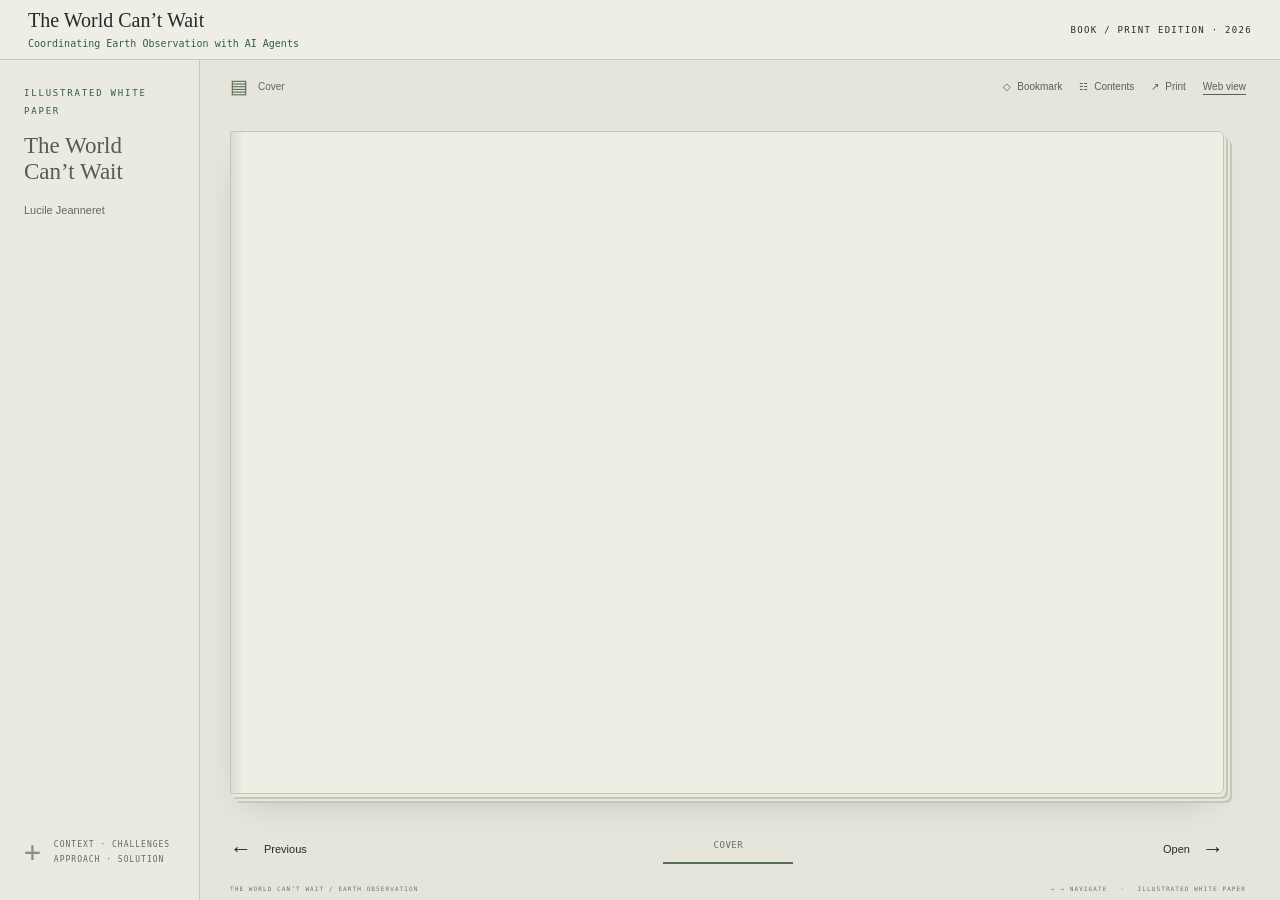
==== commit e64dbbb3: "Publish The World Can't Wait with featured opening film Include the historical Attica analysis, offi" ====
--- a/book.html
+++ b/book.html
@@ -4,9 +4,9 @@
     <meta charset="UTF-8">
     <meta name="viewport" content="width=device-width, initial-scale=1">
     <meta name="theme-color" content="#efeee5">
-    <meta name="description" content="Exploring how AI agents and Microsoft technologies can help coordinate satellite observations, ground-station operations, and the delivery of geospatial products.">
+    <meta name="description" content="When a wildfire spreads or a river floods, satellite images can help emergency teams see what is happening and decide where to act. But getting those images to the people who need them takes time—while the situation on the ground keeps changing.">
     <meta name="author" content="Lucile Jeanneret">
-    <title>Agentic Earth Observation — Tasking &amp; Downlink</title>
+    <title>The World Can’t Wait — Coordinating Earth Observation with AI Agents</title>
     <link rel="icon" href="data:image/svg+xml,%3Csvg xmlns='http://www.w3.org/2000/svg' viewBox='0 0 64 64'%3E%3Ccircle cx='32' cy='32' r='19' fill='none' stroke='%23345b4c' stroke-width='2'/%3E%3Cellipse cx='32' cy='32' rx='29' ry='9' transform='rotate(-35 32 32)' fill='none' stroke='%23345b4c' stroke-width='2'/%3E%3C/svg%3E">
     <link rel="stylesheet" href="./styles.css">
     <link rel="stylesheet" href="./mission-widgets.css">
@@ -15,12 +15,12 @@
   <body>
     <a class="skip-link" href="#book">Skip to content</a>
     <header class="masthead">
-      <a href="#cover" class="publication-home" aria-label="Agentic Earth Observation — cover"><span>Agentic Earth Observation</span><small>Tasking &amp; Downlink</small></a>
+      <a href="#cover" class="publication-home" aria-label="The World Can’t Wait — cover"><span>The World Can’t Wait</span><small>Coordinating Earth Observation with AI Agents</small></a>
       <span class="edition">BOOK / PRINT EDITION · 2026</span>
     </header>
     <div class="workspace">
       <aside class="sidebar" aria-label="Contents navigation">
-        <div class="sidebar-intro"><span class="eyebrow">ILLUSTRATED WHITE PAPER</span><p>Agentic<br>Earth Observation</p><span class="small-muted">Lucile Jeanneret</span><a id="saved-page" class="saved-page" hidden></a></div>
+        <div class="sidebar-intro"><span class="eyebrow">ILLUSTRATED WHITE PAPER</span><p>The World<br>Can’t Wait</p><span class="small-muted">Lucile Jeanneret</span><a id="saved-page" class="saved-page" hidden></a></div>
         <nav id="navigation"></nav>
         <div class="sidebar-bottom"><span class="small-cross">+</span><span>CONTEXT · CHALLENGES<br>APPROACH · SOLUTION</span></div>
       </aside>
@@ -37,7 +37,7 @@
         <div id="storage-notice" class="notice" role="status" hidden></div>
         <div class="book-stage">
           <div class="book-shell">
-            <article id="book" class="book" tabindex="-1" aria-label="Agentic Earth Observation — Tasking &amp; Downlink, by Lucile Jeanneret"></article>
+            <article id="book" class="book" tabindex="-1" aria-label="The World Can’t Wait — Coordinating Earth Observation with AI Agents, by Lucile Jeanneret"></article>
             <nav id="chapter-tabs" class="chapter-tabs" aria-label="Part tabs"></nav>
           </div>
         </div>
@@ -46,7 +46,7 @@
           <div class="reading-position"><span id="position">COVER</span><div class="progress-track"><div id="progress"></div></div></div>
           <button type="button" class="page-turn" id="next" aria-keyshortcuts="ArrowRight"><span id="next-label">Open</span> <span aria-hidden="true">→</span></button>
         </footer>
-        <div class="desk-caption"><span>EARTH OBSERVATION / AGENTIC TASKING & DOWNLINK</span><span>← → NAVIGATE <span class="caption-separator">·</span> ILLUSTRATED WHITE PAPER</span></div>
+        <div class="desk-caption"><span>THE WORLD CAN’T WAIT / EARTH OBSERVATION</span><span>← → NAVIGATE <span class="caption-separator">·</span> ILLUSTRATED WHITE PAPER</span></div>
       </main>
     </div>
     <dialog id="definition-dialog" class="definition-dialog" aria-label="Term definition">
--- a/styles.css
+++ b/styles.css
@@ -1,5 +1,12 @@
 @charset "UTF-8";
 @import url('./tokens.css');
+@import url('./attica-timeline.css');
+.mission-intro-slot{position:relative;width:100%;aspect-ratio:16/10;max-height:calc(100cqh - 180px);margin:20px 0;break-inside:avoid}
+.mission-intro-slot iframe{position:absolute;inset:0;display:block;width:100%;height:100%;border:1px solid #87978c;background:#efeee5}
+.mission-intro-slot [data-mission-intro-start]{position:absolute;bottom:12px;left:12px;min-height:44px;padding:10px 16px}
+.mission-intro-slot [data-mission-intro-status]{position:absolute;inset:12px 12px auto;font:11px/1.5 "Segoe UI",Arial,sans-serif}
+.mission-intro-slot[data-state="ready"] [data-mission-intro-status]{visibility:hidden}
+@media print{.mission-intro-slot{display:none!important}}
 *{box-sizing:border-box}
 body{margin:0}
 button,a{-webkit-tap-highlight-color:transparent}
--- a/mission-widgets.css
+++ b/mission-widgets.css
@@ -1,10 +1,23 @@
 .manuscript-prose{max-width:720px;margin-inline:auto}
+.orbital-concept-figure>svg{display:block;width:100%;height:auto;color:var(--ink)}
 .web-reader .template-visual-comparison .sequence-prose{max-width:none}
 .restrained-art{max-width:240px;margin:32px auto!important}
 .restrained-art img{max-height:180px}
 .meridian-portrait{display:grid;grid-template-columns:repeat(4,1fr);gap:20px;padding:24px 0;margin:24px 0;border-block:1px solid var(--line)}
 .meridian-portrait dt{font:30px/1.2 var(--serif);color:var(--green)}
 .meridian-portrait dd{margin:8px 0 0;font:12px/1.6 Consolas,monospace}
+.web-reader .meridian-company-plate{margin:40px 0 32px;padding-top:32px;border-top:1px solid var(--line)}
+.web-reader .meridian-company-introduction{display:grid;grid-template-columns:minmax(200px,.8fr) minmax(0,1.2fr);gap:64px;align-items:center}
+.web-reader .meridian-company-plate .meridian-logo{width:100%;max-width:420px;margin:0 auto!important}
+.web-reader .meridian-logo figcaption{text-align:center}
+.web-reader .meridian-company-drawings{display:grid;grid-template-columns:repeat(2,minmax(0,1fr));gap:32px;margin-top:24px}
+.web-reader .meridian-company-drawings figure{margin:0}
+.web-reader .meridian-company-drawings img{aspect-ratio:1400/933;object-fit:contain}
+@media(max-width:800px){
+  .web-reader .meridian-company-introduction{display:flex;flex-direction:column;gap:24px;align-items:stretch}
+  .web-reader .meridian-company-plate .meridian-logo{max-width:320px}
+  .web-reader .meridian-company-drawings{grid-template-columns:1fr;gap:24px}
+}
 .explorer-cues{display:grid;grid-template-columns:repeat(4,minmax(0,1fr));gap:24px}
 .explorer-cues dt{font:20px/1.4 var(--serif)}
 .explorer-cues dd{font:14px/1.7 "Segoe UI",sans-serif;margin:8px 0 0;color:var(--muted)}
@@ -12,6 +25,22 @@
 .journey-drawings figure{margin:20px 0!important}
 .journey-drawings img{max-height:260px}
 .web-reader .process-map{grid-template-columns:repeat(7,minmax(0,1fr))}
+.web-reader .process-illustrated .journey-drawings{display:block}
+.process-illustrated .process-scene{margin:0!important}
+.process-illustrated .process-scene>svg,.process-illustrated .process-scene>.inspect-button{display:block;width:100%;height:clamp(280px,32vw,400px);max-width:900px;margin-inline:auto}
+.process-illustrated .process-scene img{display:block;width:100%;height:100%;max-height:none;object-fit:contain}
+.process-illustrated .process-scene figcaption{min-height:3.6em;margin-top:16px}
+.sequence-body .process-instruction{font:italic 14px/1.8 var(--serif);color:var(--muted);margin:16px 0}
+.process-illustrated .process-map{margin-top:20px}
+.process-illustrated .process-map li{padding:0;border:0}
+.process-illustrated .process-step{display:flex;flex-direction:column;align-items:flex-start;justify-content:flex-start;width:100%;height:100%;min-height:44px;text-align:left;border:0;border-top:2px solid var(--line);padding:20px 0;color:var(--ink)}
+.process-illustrated .process-step:hover,.process-illustrated .process-step[aria-pressed="true"]{border-color:var(--green);color:var(--green)}
+.process-step-copy>span{display:block;font:15px/1.8 "Segoe UI",Arial,sans-serif;margin-top:14px}
+@media screen and (max-width:800px){
+  .web-reader .process-illustrated .process-map{display:flex;gap:20px;overflow-x:auto;overscroll-behavior-x:contain;scroll-snap-type:x proximity;padding:6px 6px 12px;margin-inline:-6px}
+  .process-illustrated .process-map li{flex:0 0 160px;scroll-snap-align:start}
+  .process-illustrated .process-step{padding-inline:4px}
+}
 .customer-uses,.business-choices,.coordination-comparison{display:grid;grid-template-columns:repeat(2,minmax(0,1fr));gap:24px;margin:32px 0}
 .customer-uses{grid-template-columns:repeat(3,minmax(0,1fr))}
 .customer-uses>section,.business-choices>section,.coordination-comparison>section{border-top:1px solid var(--line);padding-top:18px}
@@ -114,6 +143,17 @@
   body:not(.web-reader) .page-flow .matrix td:before{content:attr(data-column);display:block;font-weight:600}
 }
 @media print{
+  .web-reader .meridian-company-introduction,.web-reader .meridian-company-drawings{display:block}
+  .web-reader .meridian-company-plate .meridian-logo{max-width:85mm}
+  .meridian-company-plate figure{break-inside:avoid}
+  .web-reader .meridian-company-drawings img{max-height:85mm}
+  .web-reader .process-illustrated .journey-drawings{display:grid;grid-template-columns:2fr 1fr}
+  .web-reader .process-illustrated .process-scene{display:none!important}
+  .web-reader .process-illustrated .process-scene[data-original-illustration]{display:block!important}
+  .process-illustrated .process-scene>.inspect-button{height:65mm}
+  .web-reader .sequence-body .process-map button{display:block!important;color:var(--ink);border-color:var(--line)}
+  .web-reader .process-illustrated .process-instruction{display:none}
+  .process-illustrated .process-step-copy>span{font-size:10pt}
   .web-reader .process-map{grid-template-columns:repeat(3,1fr)}
   .mission-widget .print-only{display:block}
   .mission-widget button:not([aria-pressed="true"]),.mission-widget input,.request-form fieldset,.mission-widget .widget-notice{display:none!important}
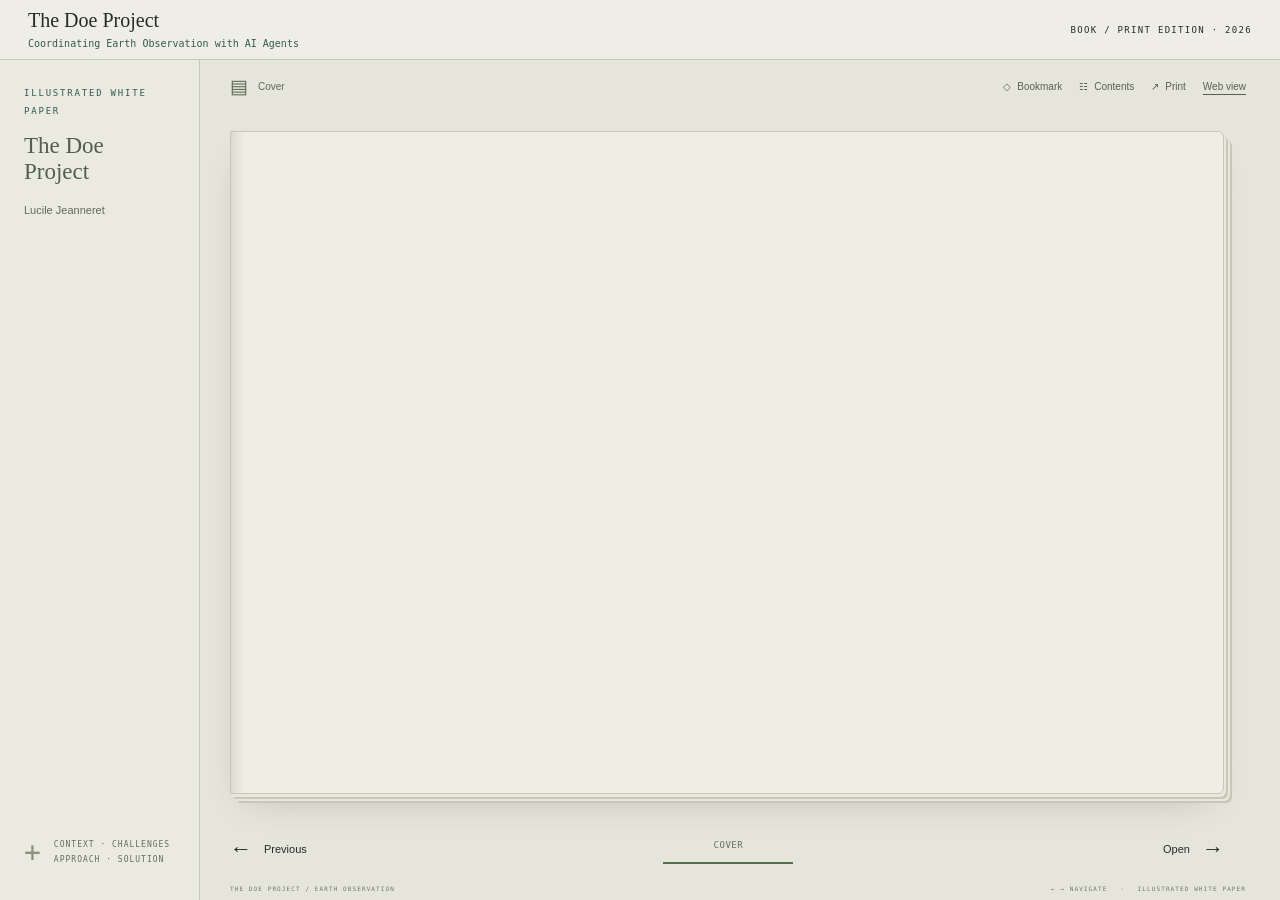
==== commit a33af6b1: "Publish The Doe Project and clarified agent profiles Rename the article, add three recurring doe ill" ====
--- a/book.html
+++ b/book.html
@@ -6,7 +6,7 @@
     <meta name="theme-color" content="#efeee5">
     <meta name="description" content="When a wildfire spreads or a river floods, satellite images can help emergency teams see what is happening and decide where to act. But getting those images to the people who need them takes time—while the situation on the ground keeps changing.">
     <meta name="author" content="Lucile Jeanneret">
-    <title>The World Can’t Wait — Coordinating Earth Observation with AI Agents</title>
+    <title>The Doe Project — Coordinating Earth Observation with AI Agents</title>
     <link rel="icon" href="data:image/svg+xml,%3Csvg xmlns='http://www.w3.org/2000/svg' viewBox='0 0 64 64'%3E%3Ccircle cx='32' cy='32' r='19' fill='none' stroke='%23345b4c' stroke-width='2'/%3E%3Cellipse cx='32' cy='32' rx='29' ry='9' transform='rotate(-35 32 32)' fill='none' stroke='%23345b4c' stroke-width='2'/%3E%3C/svg%3E">
     <link rel="stylesheet" href="./styles.css">
     <link rel="stylesheet" href="./mission-widgets.css">
@@ -15,12 +15,12 @@
   <body>
     <a class="skip-link" href="#book">Skip to content</a>
     <header class="masthead">
-      <a href="#cover" class="publication-home" aria-label="The World Can’t Wait — cover"><span>The World Can’t Wait</span><small>Coordinating Earth Observation with AI Agents</small></a>
+      <a href="#cover" class="publication-home" aria-label="The Doe Project — cover"><span>The Doe Project</span><small>Coordinating Earth Observation with AI Agents</small></a>
       <span class="edition">BOOK / PRINT EDITION · 2026</span>
     </header>
     <div class="workspace">
       <aside class="sidebar" aria-label="Contents navigation">
-        <div class="sidebar-intro"><span class="eyebrow">ILLUSTRATED WHITE PAPER</span><p>The World<br>Can’t Wait</p><span class="small-muted">Lucile Jeanneret</span><a id="saved-page" class="saved-page" hidden></a></div>
+        <div class="sidebar-intro"><span class="eyebrow">ILLUSTRATED WHITE PAPER</span><p>The Doe<br>Project</p><span class="small-muted">Lucile Jeanneret</span><a id="saved-page" class="saved-page" hidden></a></div>
         <nav id="navigation"></nav>
         <div class="sidebar-bottom"><span class="small-cross">+</span><span>CONTEXT · CHALLENGES<br>APPROACH · SOLUTION</span></div>
       </aside>
@@ -37,7 +37,7 @@
         <div id="storage-notice" class="notice" role="status" hidden></div>
         <div class="book-stage">
           <div class="book-shell">
-            <article id="book" class="book" tabindex="-1" aria-label="The World Can’t Wait — Coordinating Earth Observation with AI Agents, by Lucile Jeanneret"></article>
+            <article id="book" class="book" tabindex="-1" aria-label="The Doe Project — Coordinating Earth Observation with AI Agents, by Lucile Jeanneret"></article>
             <nav id="chapter-tabs" class="chapter-tabs" aria-label="Part tabs"></nav>
           </div>
         </div>
@@ -46,7 +46,7 @@
           <div class="reading-position"><span id="position">COVER</span><div class="progress-track"><div id="progress"></div></div></div>
           <button type="button" class="page-turn" id="next" aria-keyshortcuts="ArrowRight"><span id="next-label">Open</span> <span aria-hidden="true">→</span></button>
         </footer>
-        <div class="desk-caption"><span>THE WORLD CAN’T WAIT / EARTH OBSERVATION</span><span>← → NAVIGATE <span class="caption-separator">·</span> ILLUSTRATED WHITE PAPER</span></div>
+        <div class="desk-caption"><span>THE DOE PROJECT / EARTH OBSERVATION</span><span>← → NAVIGATE <span class="caption-separator">·</span> ILLUSTRATED WHITE PAPER</span></div>
       </main>
     </div>
     <dialog id="definition-dialog" class="definition-dialog" aria-label="Term definition">
--- a/styles.css
+++ b/styles.css
@@ -6,6 +6,9 @@
 .mission-intro-slot [data-mission-intro-start]{position:absolute;bottom:12px;left:12px;min-height:44px;padding:10px 16px}
 .mission-intro-slot [data-mission-intro-status]{position:absolute;inset:12px 12px auto;font:11px/1.5 "Segoe UI",Arial,sans-serif}
 .mission-intro-slot[data-state="ready"] [data-mission-intro-status]{visibility:hidden}
+.doe-vignette{width:100%;margin:20px 0;break-inside:avoid}
+.doe-vignette img{display:block;width:100%;height:auto;object-fit:contain}
+.doe-vignette figcaption{font:11px/1.6 "Segoe UI",Arial,sans-serif;color:var(--muted);margin-top:8px}
 @media print{.mission-intro-slot{display:none!important}}
 *{box-sizing:border-box}
 body{margin:0}
@@ -282,6 +285,7 @@
   .column-start{break-before:column;height:0}
   .page-flow figure,.page-flow .metric-strip,.page-flow .agent-card,.page-flow .domain,.page-flow .gateway,.page-flow .system-buttons,.page-flow .scenario-choices button,.page-flow .concept-list>div,.page-flow .colophon>div,.page-flow .process-list li,.page-flow .toc-entry,.page-flow .toc-sections li,.page-flow .matrix tr{break-inside:avoid}
   .page-flow .editorial-image{height:clamp(90px,22dvh,190px);width:100%;margin:16px 0 0}
+  .page-flow .doe-vignette img{max-height:clamp(90px,24dvh,210px)}
   .page-flow .full-art{height:clamp(100px,28dvh,240px)}
   .page-flow .definition-note{display:none!important}
   .page-flow .toc-chapter{margin:10px 0 18px}
--- a/mission-widgets.css
+++ b/mission-widgets.css
@@ -98,10 +98,32 @@
 .mission-history{padding-left:22px;font:14px/1.9 "Segoe UI",sans-serif}
 .mission-history li{margin:12px 0}
 .human-gate{border-left:3px solid var(--green);padding:12px 18px;background:#dfe4d780}
-.orchestrator-state{padding:24px;border:1px solid var(--line);text-align:center}
+.orchestrator-state{display:flex;align-items:center;justify-content:space-between;gap:16px;padding:18px 24px;border:1px solid var(--line)}
+.orchestrator-state h3{margin:0;font:24px/1.4 var(--serif)}
+.orchestrator-state p{margin:0;color:var(--muted)}
 .agent-flow{list-style:none;padding:0;display:grid;grid-template-columns:repeat(5,minmax(0,1fr));gap:12px;margin:24px 0}
 .agent-flow button{height:100%;width:100%;text-align:left;font:17px/1.5 var(--serif)}
-.agent-explanation{min-height:60px}
+.agent-access-panel{margin-top:24px;min-width:0;padding:28px;border:1px solid var(--line);border-top:4px solid var(--green);background:#dfe4d72b}
+.agent-access-panel[hidden]{display:none}
+.agent-profile-header{display:flex;justify-content:space-between;align-items:flex-start;gap:28px;margin-bottom:28px}
+.agent-profile-header>div{min-width:0}
+.mission-widget .agent-profile-header h4{margin:10px 0 0;font:32px/1.3 var(--serif)}
+.agent-autonomy-badge{flex:0 0 210px;border-left:2px solid var(--green);padding-left:18px;color:var(--green)}
+.agent-autonomy-badge span{display:block;font:12px/1.6 "Segoe UI",sans-serif}
+.agent-autonomy-badge strong{display:block;font:30px/1.3 var(--serif);margin:4px 0}
+.agent-brief{display:grid;grid-template-columns:repeat(3,minmax(0,1fr));gap:28px;padding-block:24px;border-block:1px solid var(--line)}
+.agent-brief>section{min-width:0}
+.agent-access-panel h5{font:20px/1.4 var(--serif);margin:0 0 12px;color:var(--green)}
+.mission-widget .agent-brief p,.agent-brief ul{font:15px/1.7 "Segoe UI",sans-serif;margin:0}
+.agent-brief ul{padding-left:18px}
+.agent-brief li+li{margin-top:8px}
+.agent-data-section{margin-top:28px}
+.agent-connections{list-style:none;padding:0;margin:18px 0 24px}
+.agent-connections>li{display:grid;grid-template-columns:minmax(140px,1fr) minmax(0,4fr);gap:24px;padding:20px 0;border-top:1px solid var(--line);break-inside:avoid}
+.agent-connections h6{margin:6px 0 0;font:19px/1.5 var(--serif);overflow-wrap:anywhere}
+.agent-connections dl{display:grid;grid-template-columns:repeat(2,minmax(0,1fr));gap:24px;margin:0}
+.agent-connections dt,.agent-application>span{display:block;font:12px/1.7 Consolas,monospace;text-transform:uppercase;letter-spacing:.04em;color:var(--muted);margin-bottom:6px}
+.agent-connections dd{margin:0;font:15px/1.7 "Segoe UI",sans-serif;overflow-wrap:anywhere}
 .mission-widget input[type="range"]{display:block;width:min(460px,100%);accent-color:var(--green);margin:18px 0}
 .timeline-ruler{display:flex;flex-wrap:wrap;gap:8px 12px;justify-content:space-between;font:11px/1.6 Consolas,monospace;padding:12px 0;border-bottom:1px solid var(--line)}
 .timeline-events{list-style:none;padding:0;margin:24px 0}
@@ -128,13 +150,25 @@
 body:not(.web-reader) .customer-uses,body:not(.web-reader) .meridian-portrait,body:not(.web-reader) .explorer-cues,body:not(.web-reader) .agent-flow,body:not(.web-reader) .timeline-capacity,body:not(.web-reader) .business-choices,body:not(.web-reader) .coordination-comparison,body:not(.web-reader) .request-form{display:block}
 body:not(.web-reader) .agent-flow li,body:not(.web-reader) .meridian-portrait>div,body:not(.web-reader) .customer-uses>section,body:not(.web-reader) .ticket-facts>div{break-inside:avoid;margin-bottom:12px}
 body:not(.web-reader) .agent-flow button{width:100%}
+body:not(.web-reader) .agent-access-panel{padding:14px}
+body:not(.web-reader) .agent-profile-header,body:not(.web-reader) .agent-brief{display:block}
+body:not(.web-reader) .agent-autonomy-badge{margin-top:14px}
+body:not(.web-reader) .agent-brief>section{margin-bottom:16px;break-inside:avoid}
+body:not(.web-reader) .agent-access-panel h5{font-size:17px}
+body:not(.web-reader) .agent-profile-header h4{font-size:24px}
+body:not(.web-reader) .agent-brief p,body:not(.web-reader) .agent-brief ul{font-size:12px}
+body:not(.web-reader) .agent-connections>li,body:not(.web-reader) .agent-connections dl{display:block}
+body:not(.web-reader) .agent-connections>li{padding:10px 0}
+body:not(.web-reader) .agent-connections h6{font-size:15px;margin-bottom:8px}
+body:not(.web-reader) .agent-connections dd{font-size:11px}
+body:not(.web-reader) .agent-connections dl>div{margin-bottom:8px;break-inside:avoid}
 body:not(.web-reader) .meridian-portrait dt,body:not(.web-reader) .meridian-portrait dd{display:inline;margin-right:10px}
 body:not(.web-reader) .manuscript-sequence .process-plate{height:auto;break-before:auto;break-after:auto;break-inside:auto}
 body:not(.web-reader) .manuscript-sequence .journey-drawings{display:block}
 body:not(.web-reader) .manuscript-sequence .process-map{display:block}
 body:not(.web-reader) .manuscript-sequence .process-map li{margin:12px 0}
 body:not(.web-reader) .supporting-note>summary{font-size:20px;break-after:avoid}
-@media(max-width:800px){.explorer-cues{grid-template-columns:repeat(2,minmax(0,1fr))}.web-reader .process-map{grid-template-columns:repeat(3,minmax(0,1fr))}.agent-flow{grid-template-columns:1fr}.agent-explanation{min-height:0}}
+@media(max-width:800px){.explorer-cues{grid-template-columns:repeat(2,minmax(0,1fr))}.web-reader .process-map{grid-template-columns:repeat(3,minmax(0,1fr))}.agent-flow{grid-template-columns:1fr}.agent-connections>li,.agent-connections dl{grid-template-columns:1fr;gap:14px}.agent-access-panel{padding:20px}.agent-profile-header{display:block}.agent-autonomy-badge{margin-top:20px}.agent-brief{grid-template-columns:1fr;gap:24px}.orchestrator-state{display:block}.orchestrator-state p{margin-top:10px}}
 @media(max-width:620px){.meridian-portrait{grid-template-columns:repeat(2,1fr)}.customer-uses,.business-choices,.coordination-comparison,.timeline-capacity,.request-form,.mechanism-comparison{grid-template-columns:1fr}.explorer-cues{gap:20px}.explorer-cues dt{font-size:18px}.explorer-cues dd{font-size:13px}.journey-drawings{gap:20px}.web-reader .process-map{grid-template-columns:repeat(2,minmax(0,1fr))}.application-map>button{flex-basis:40%}.application-panel{padding:18px}.ticket-facts>div{grid-template-columns:90px minmax(0,1fr);gap:12px}.mission-widget button{font-size:14px}.permission-levels,.agent-ingredients{grid-template-columns:1fr}}
 @media(prefers-reduced-motion:no-preference){.agent-flow button,.timeline-events li{transition:background-color .2s,border-color .2s}}
 @media screen and (max-height:600px){
@@ -162,6 +196,14 @@
   .ticket-list button{display:block!important}
   .timeline-events li,.ticket-facts>div,.customer-uses>section{break-inside:avoid}
   .agent-flow,.request-form,.timeline-capacity{display:block}
+  .mission-widget .agent-flow{display:none}
+  .agent-access-panel[hidden]{display:block!important}
+  .agent-access-panel{margin-block:8mm}
+  .agent-profile-header,.agent-brief{display:block}
+  .agent-autonomy-badge{margin-top:4mm}
+  .agent-brief>section{margin-bottom:4mm;break-inside:avoid}
+  .agent-connections>li,.agent-connections dl{display:block}
+  .agent-connections dl>div{margin-block:3mm}
   .mission-widget .application-map button{display:block!important}
   .supporting-note{padding:6mm 0}
   .supporting-note>summary{font-size:16pt}
